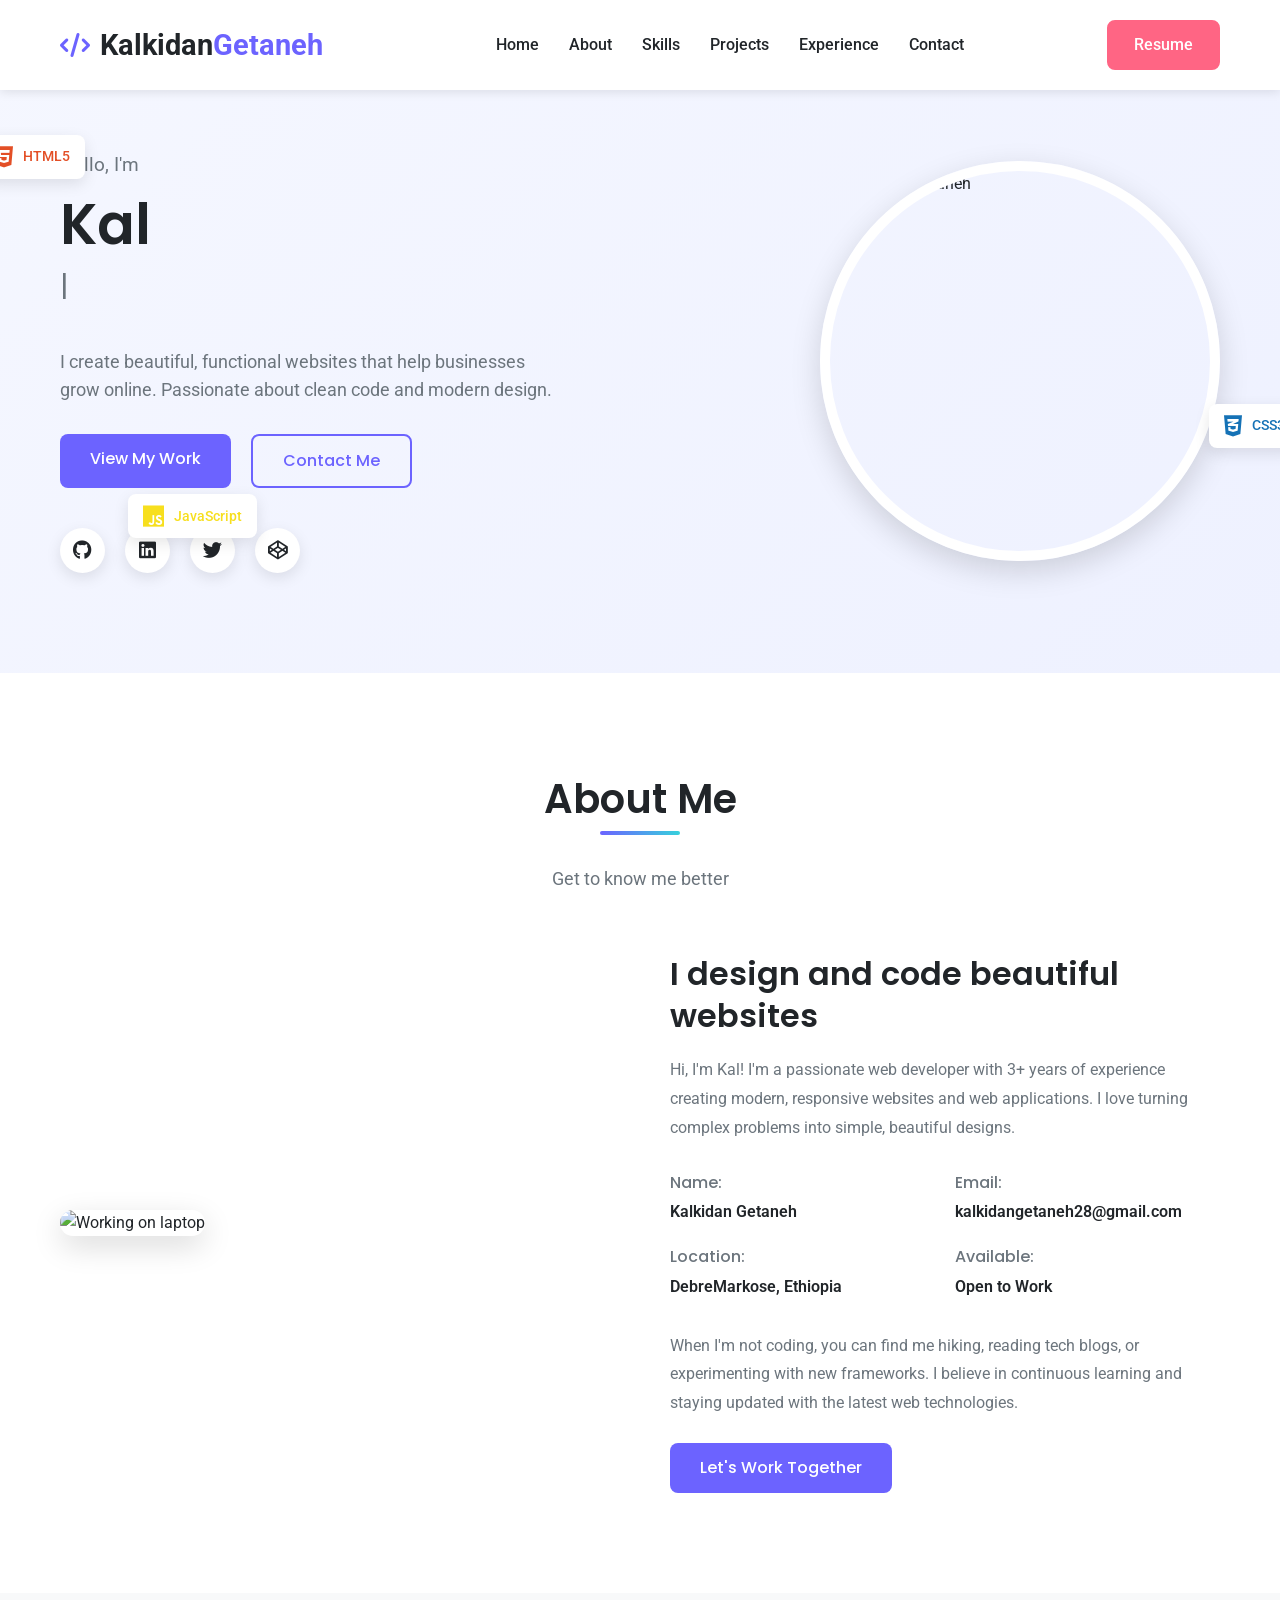
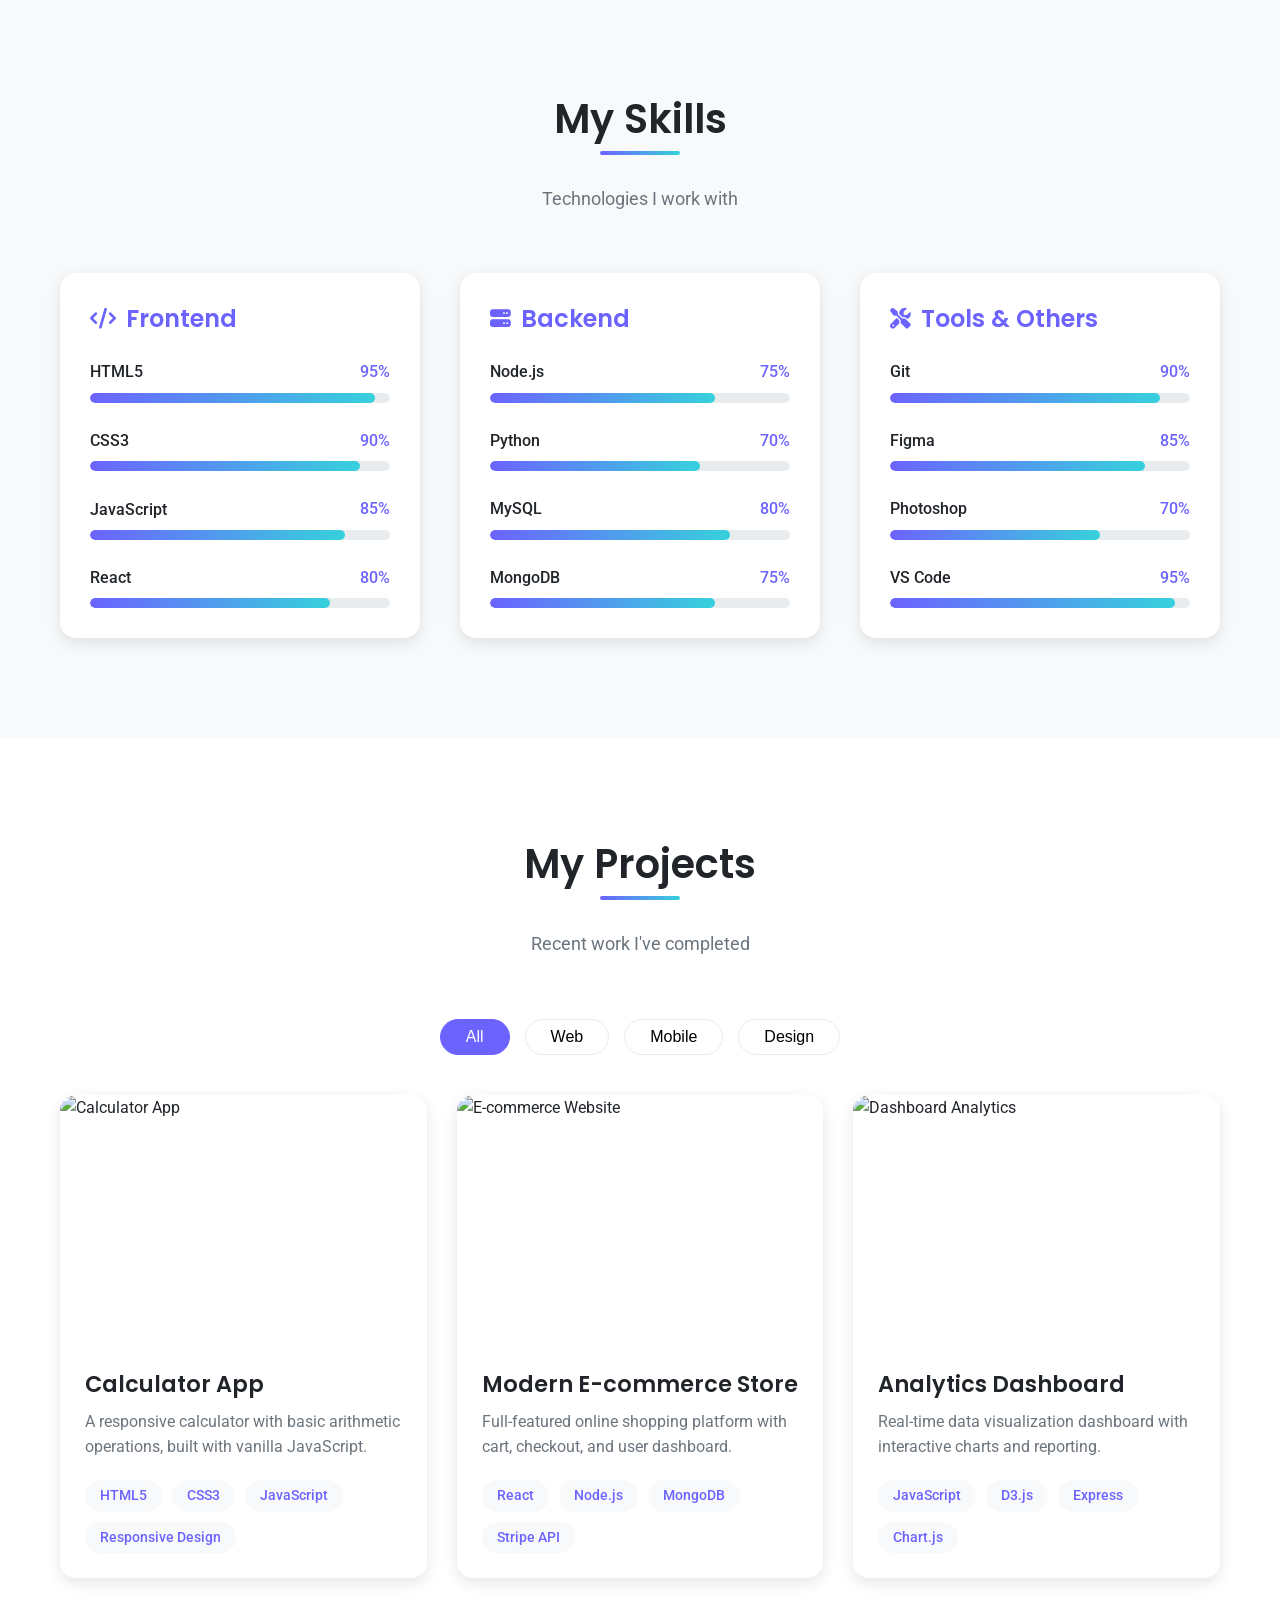
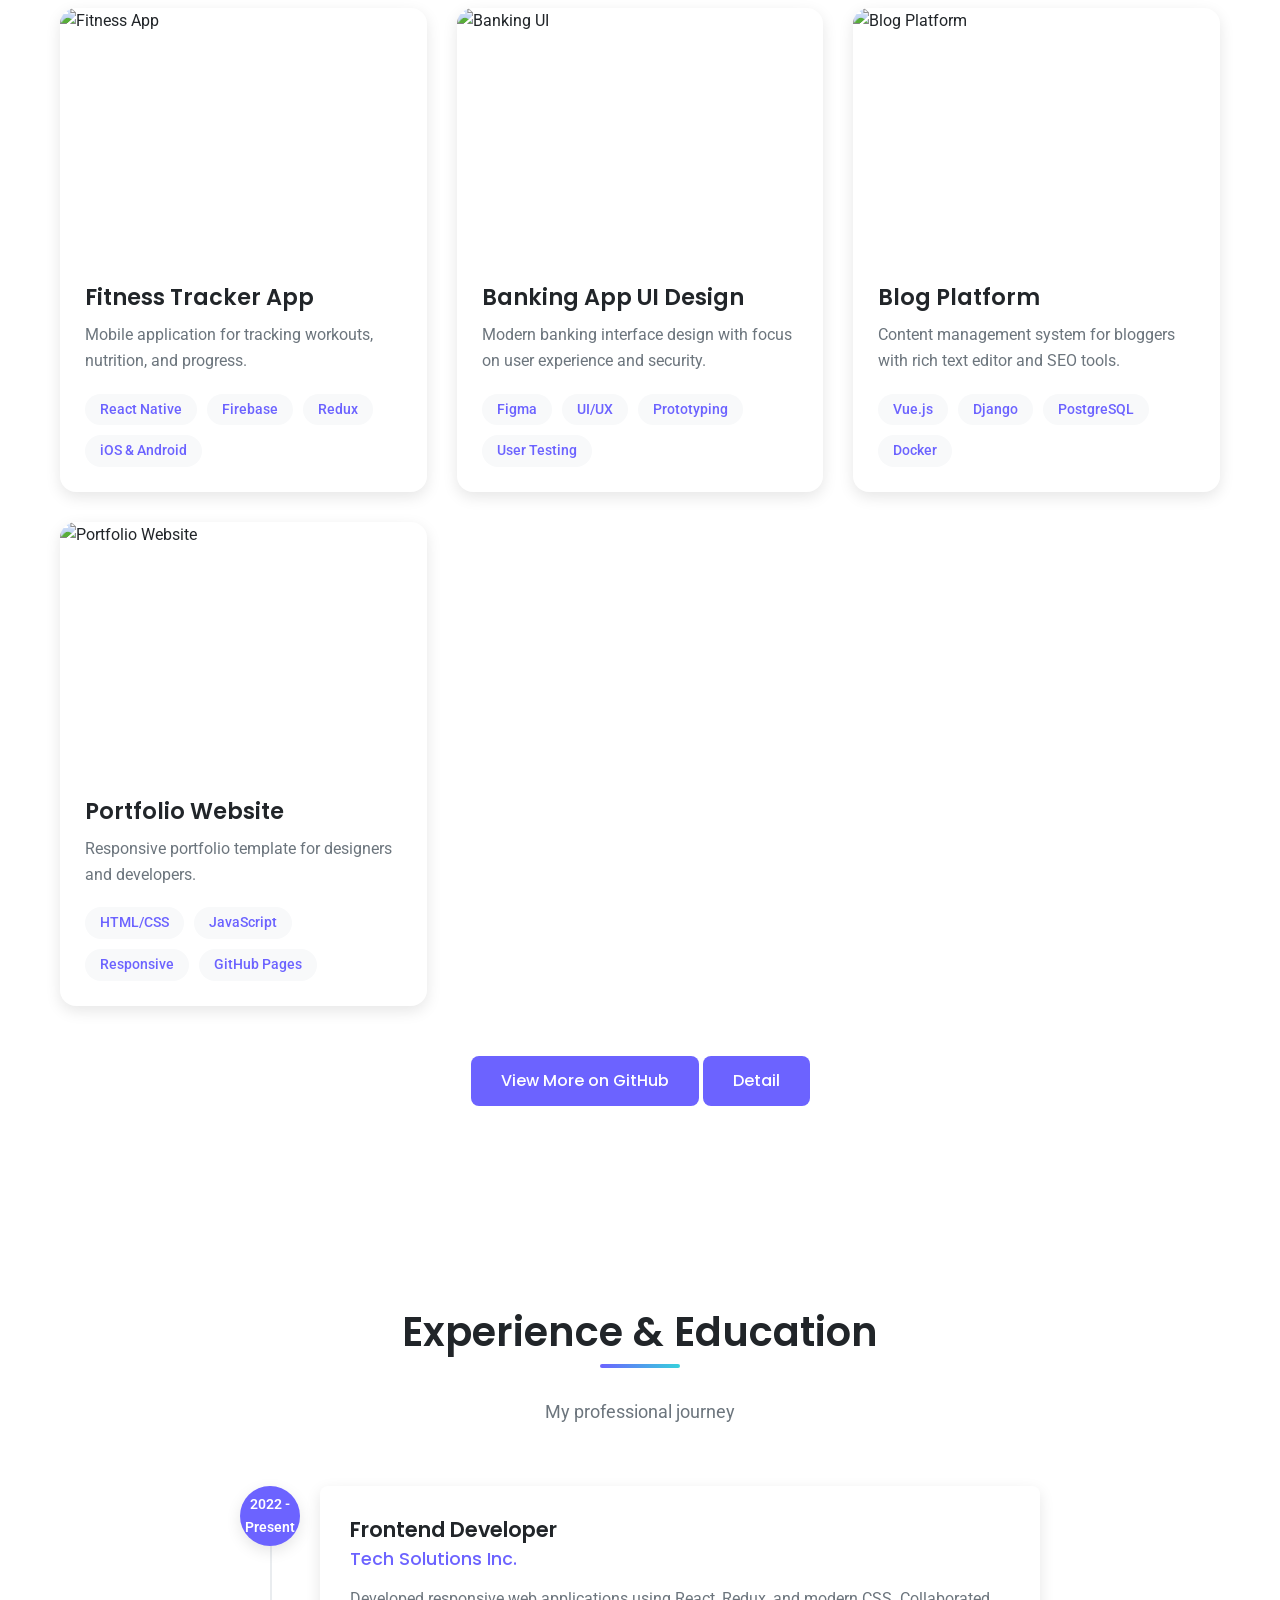
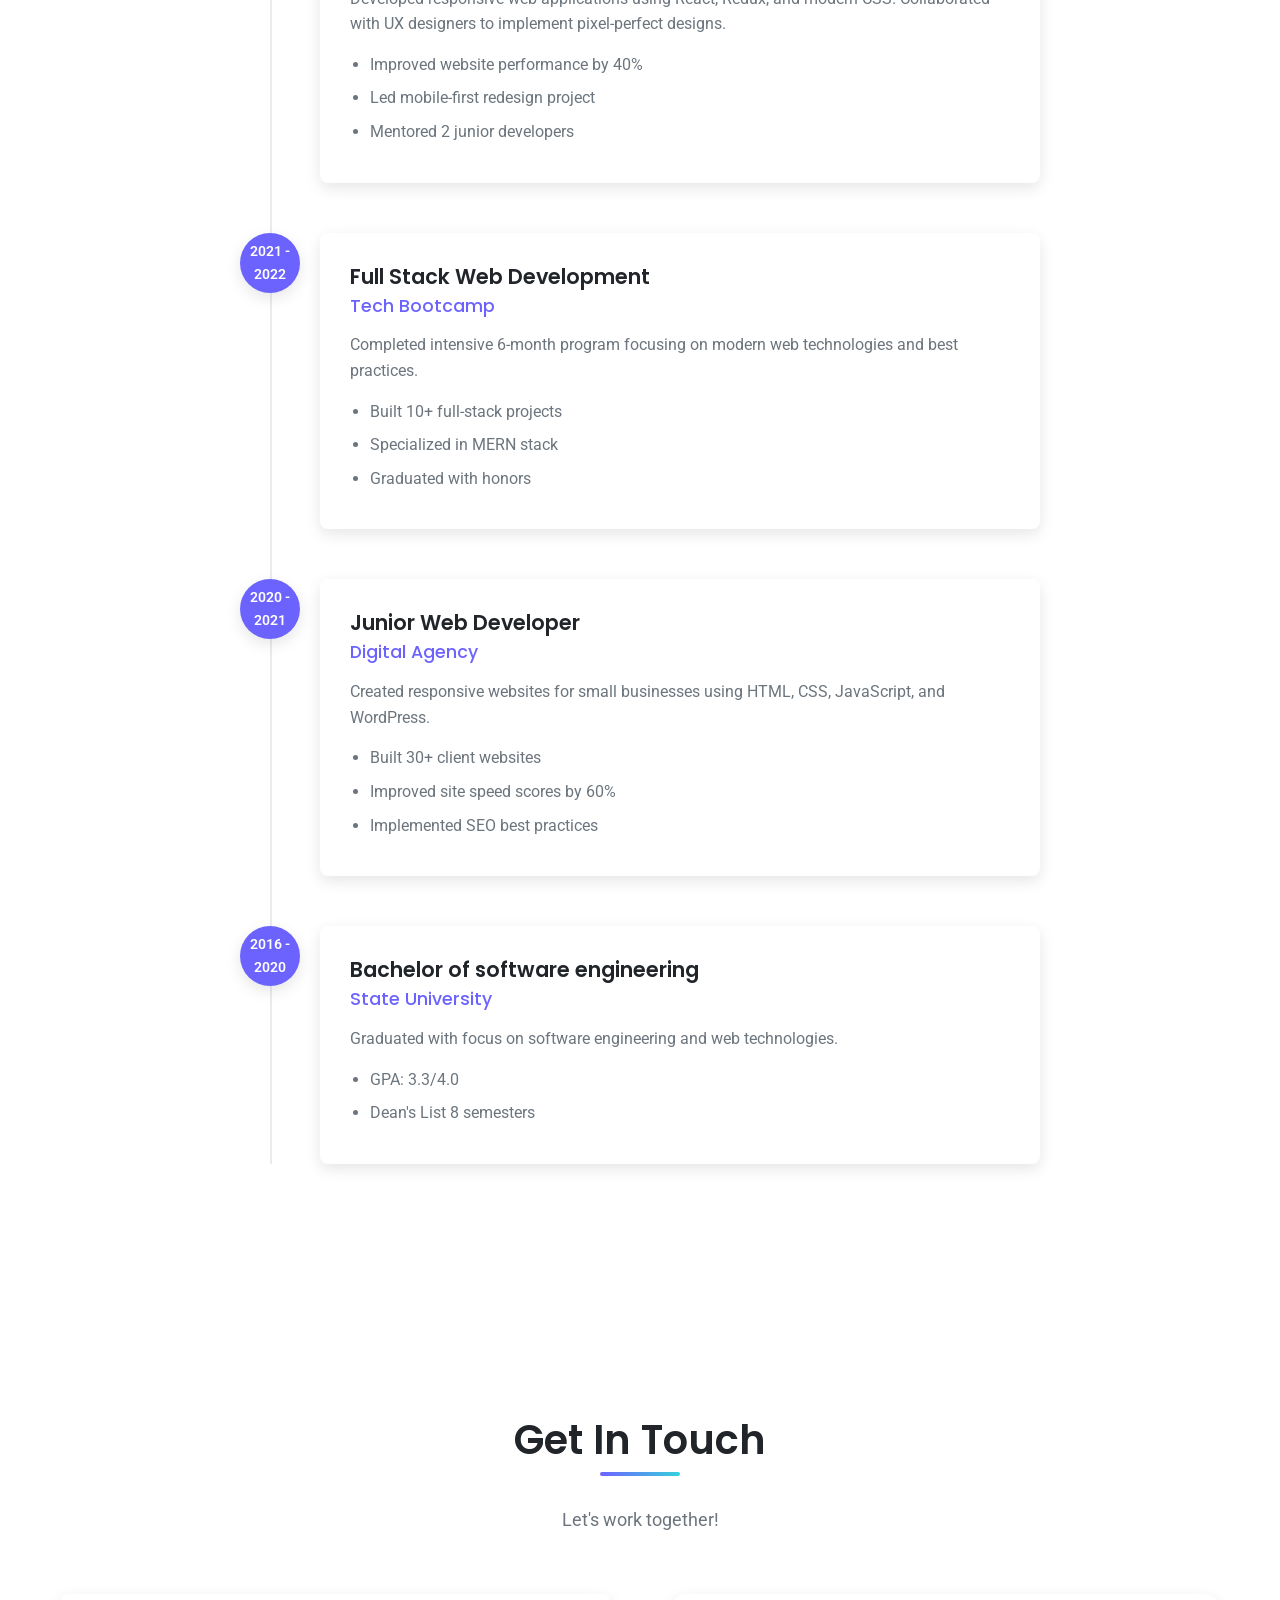
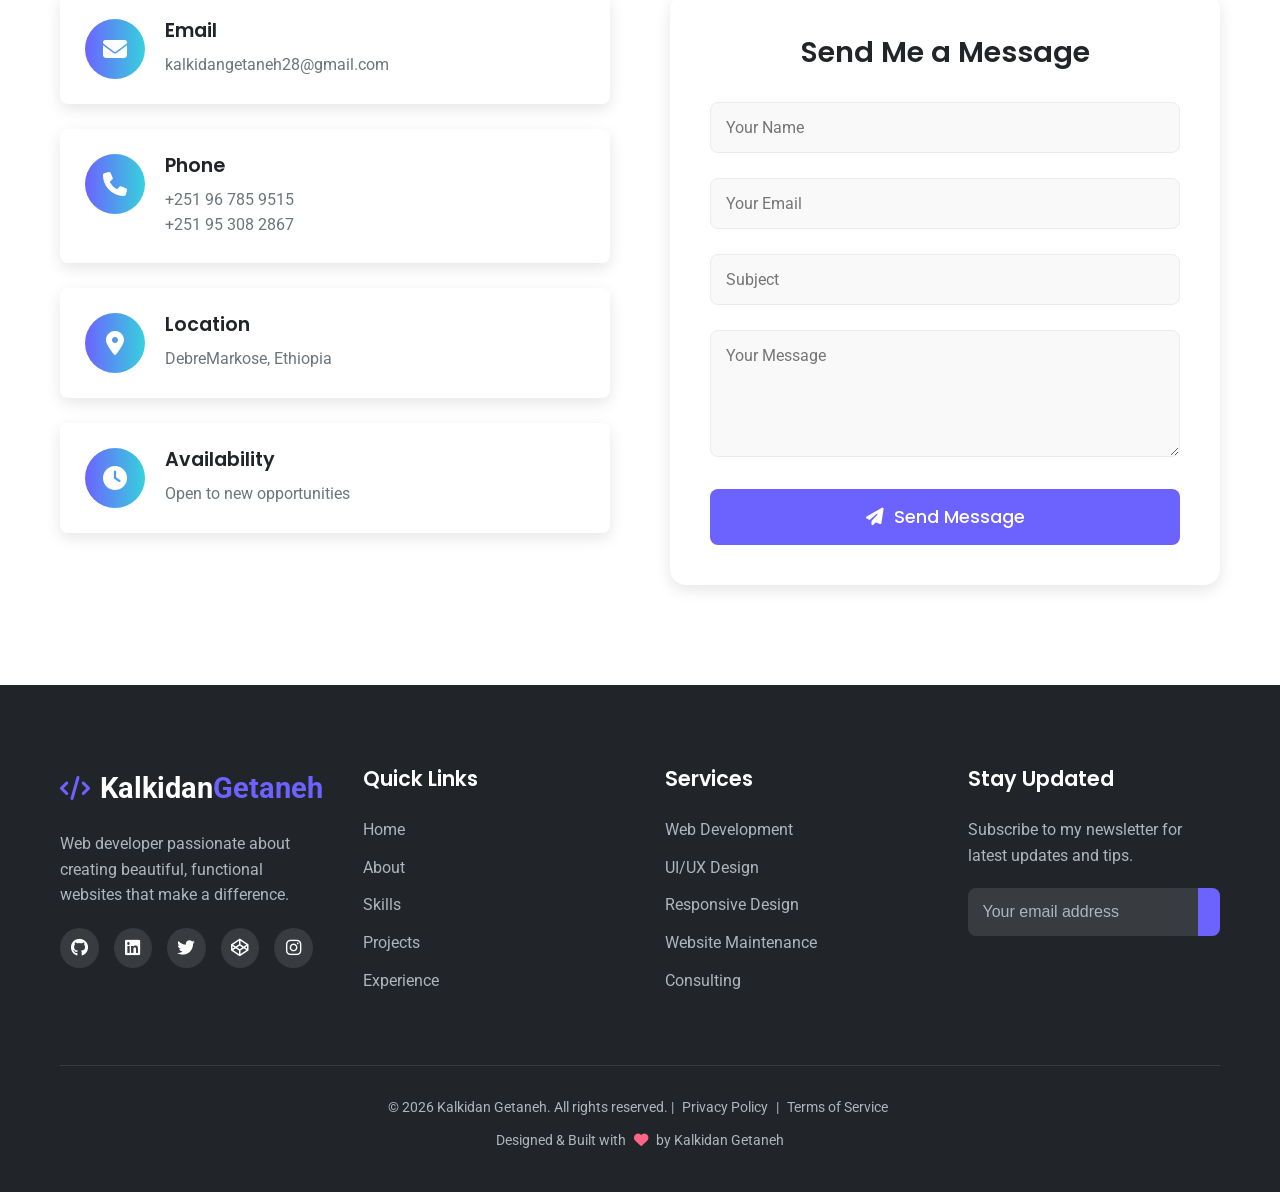
==== index.html @ 43a39356 "test" ====
<!DOCTYPE html>
<html lang="en">
<head>
    <meta charset="UTF-8">
    <meta name="viewport" content="width=device-width, initial-scale=1.0">
    <title>Kalkidan Getaneh | Web Developer Portfolio</title>
    <link rel="stylesheet" href="styles.css">
    <link rel="stylesheet" href="https://cdnjs.cloudflare.com/ajax/libs/font-awesome/6.4.0/css/all.min.css">
    <link rel="preconnect" href="https://fonts.googleapis.com">
    <link rel="preconnect" href="https://fonts.gstatic.com" crossorigin>
    <link href="https://fonts.googleapis.com/css2?family=Poppins:wght@300;400;500;600;700&family=Roboto:wght@300;400;500&display=swap" rel="stylesheet">
    <link rel="icon" type="image/x-icon" href="assets/images/favicon.ico">
</head>
<body>
    <!-- Navigation -->
    <nav class="navbar">
        <div class="container">
            <div class="logo">
                <a href="#home"><i class="fas fa-code"></i> Kalkidan<span>Getaneh</span></a>
            </div>
            <ul class="nav-links">
                <li><a href="#home">Home</a></li>
                <li><a href="#about">About</a></li>
                <li><a href="#skills">Skills</a></li>
                <li><a href="#projects">Projects</a></li>
                <li><a href="#experience">Experience</a></li>
                <li><a href="#contact">Contact</a></li>
            </ul>
            <a href="assets/resume.pdf" class="btn-resume" target="_blank">Resume</a>
            <div class="hamburger">
                <span></span>
                <span></span>
                <span></span>
            </div>
        </div>
    </nav>

    <!-- Mobile Menu -->
    <div class="mobile-menu">
        <ul>
            <li><a href="#home"><i class="fas fa-home"></i> Home</a></li>
            <li><a href="#about"><i class="fas fa-user"></i> About</a></li>
            <li><a href="#skills"><i class="fas fa-tools"></i> Skills</a></li>
            <li><a href="#projects"><i class="fas fa-project-diagram"></i> Projects</a></li>
            <li><a href="#experience"><i class="fas fa-briefcase"></i> Experience</a></li>
            <li><a href="#contact"><i class="fas fa-envelope"></i> Contact</a></li>
            <li><a href="assets/resume.pdf" target="_blank"><i class="fas fa-file-pdf"></i> Resume</a></li>
        </ul>
    </div>

    <!-- Hero Section -->
    <section id="home" class="hero">
        <div class="container">
            <div class="hero-content">
                <p class="hello">Hello, I'm</p>
                <h1>Kal <span class="highlight"></span></h1>
                <h2 class="typing-text">Web Developer & UI Designer</h2>
                <p class="intro">I create beautiful, functional websites that help businesses grow online. Passionate about clean code and modern design.</p>
                <div class="hero-buttons">
                    <a href="#projects" class="btn btn-primary">View My Work</a>
                    <a href="#contact" class="btn btn-secondary">Contact Me</a>
                </div>
                <div class="social-icons">
                    <a href="https://github.com" target="_blank"><i class="fab fa-github"></i></a>
                    <a href="https://linkedin.com" target="_blank"><i class="fab fa-linkedin"></i></a>
                    <a href="https://twitter.com" target="_blank"><i class="fab fa-twitter"></i></a>
                    <a href="https://codepen.io" target="_blank"><i class="fab fa-codepen"></i></a>
                </div>
            </div>
            <div class="hero-image">
                <div class="profile-image">
                    <img src="https://i.postimg.cc/nh5XxPF1/1.jpg" alt="Kalkidan Getaneh">
                </div>
                <div class="floating-elements">
                    <div class="floating-element html">
                        <i class="fab fa-html5"></i>
                        <span>HTML5</span>
                    </div>
                    <div class="floating-element css">
                        <i class="fab fa-css3-alt"></i>
                        <span>CSS3</span>
                    </div>
                    <div class="floating-element js">
                        <i class="fab fa-js"></i>
                        <span>JavaScript</span>
                    </div>
                </div>
            </div>
        </div>
    </section>

    <!-- About Section -->
    <section id="about" class="about">
        <div class="container">
            <div class="section-header">
                <h2>About Me</h2>
                <p>Get to know me better</p>
            </div>
            <div class="about-content">
                <div class="about-image">
                    <img src="https://i.postimg.cc/tT9pG3xz/2.jpg" alt="Working on laptop">
                </div>
                <div class="about-text">
                    <h3>I design and code beautiful websites</h3>
                    <p>Hi, I'm Kal! I'm a passionate web developer with 3+ years of experience creating modern, responsive websites and web applications. I love turning complex problems into simple, beautiful designs.</p>
                    
                    <div class="about-details">
                        <div class="detail">
                            <h4>Name:</h4>
                            <p>Kalkidan Getaneh</p>
                        </div>
                        <div class="detail">
                            <h4>Email:</h4>
                            <p>kalkidangetaneh28@gmail.com</p>
                        </div>
                        <div class="detail">
                            <h4>Location:</h4>
                            <p>DebreMarkose, Ethiopia</p>
                        </div>
                        <div class="detail">
                            <h4>Available:</h4>
                            <p>Open to Work</p>
                        </div>
                    </div>
                    
                    <p>When I'm not coding, you can find me hiking, reading tech blogs, or experimenting with new frameworks. I believe in continuous learning and staying updated with the latest web technologies.</p>
                    
                    <a href="#contact" class="btn btn-primary">Let's Work Together</a>
                </div>
            </div>
        </div>
    </section>

    <!-- Skills Section -->
    <section id="skills" class="skills">
        <div class="container">
            <div class="section-header">
                <h2>My Skills</h2>
                <p>Technologies I work with</p>
            </div>
            <div class="skills-grid">
                <div class="skill-category">
                    <h3><i class="fas fa-code"></i> Frontend</h3>
                    <div class="skill-items">
                        <div class="skill-item">
                            <div class="skill-info">
                                <span>HTML5</span>
                                <span>95%</span>
                            </div>
                            <div class="skill-bar">
                                <div class="skill-progress" data-width="95"></div>
                            </div>
                        </div>
                        <div class="skill-item">
                            <div class="skill-info">
                                <span>CSS3</span>
                                <span>90%</span>
                            </div>
                            <div class="skill-bar">
                                <div class="skill-progress" data-width="90"></div>
                            </div>
                        </div>
                        <div class="skill-item">
                            <div class="skill-info">
                                <span>JavaScript</span>
                                <span>85%</span>
                            </div>
                            <div class="skill-bar">
                                <div class="skill-progress" data-width="85"></div>
                            </div>
                        </div>
                        <div class="skill-item">
                            <div class="skill-info">
                                <span>React</span>
                                <span>80%</span>
                            </div>
                            <div class="skill-bar">
                                <div class="skill-progress" data-width="80"></div>
                            </div>
                        </div>
                    </div>
                </div>
                
                <div class="skill-category">
                    <h3><i class="fas fa-server"></i> Backend</h3>
                    <div class="skill-items">
                        <div class="skill-item">
                            <div class="skill-info">
                                <span>Node.js</span>
                                <span>75%</span>
                            </div>
                            <div class="skill-bar">
                                <div class="skill-progress" data-width="75"></div>
                            </div>
                        </div>
                        <div class="skill-item">
                            <div class="skill-info">
                                <span>Python</span>
                                <span>70%</span>
                            </div>
                            <div class="skill-bar">
                                <div class="skill-progress" data-width="70"></div>
                            </div>
                        </div>
                        <div class="skill-item">
                            <div class="skill-info">
                                <span>MySQL</span>
                                <span>80%</span>
                            </div>
                            <div class="skill-bar">
                                <div class="skill-progress" data-width="80"></div>
                            </div>
                        </div>
                        <div class="skill-item">
                            <div class="skill-info">
                                <span>MongoDB</span>
                                <span>75%</span>
                            </div>
                            <div class="skill-bar">
                                <div class="skill-progress" data-width="75"></div>
                            </div>
                        </div>
                    </div>
                </div>
                
                <div class="skill-category">
                    <h3><i class="fas fa-tools"></i> Tools & Others</h3>
                    <div class="skill-items">
                        <div class="skill-item">
                            <div class="skill-info">
                                <span>Git</span>
                                <span>90%</span>
                            </div>
                            <div class="skill-bar">
                                <div class="skill-progress" data-width="90"></div>
                            </div>
                        </div>
                        <div class="skill-item">
                            <div class="skill-info">
                                <span>Figma</span>
                                <span>85%</span>
                            </div>
                            <div class="skill-bar">
                                <div class="skill-progress" data-width="85"></div>
                            </div>
                        </div>
                        <div class="skill-item">
                            <div class="skill-info">
                                <span>Photoshop</span>
                                <span>70%</span>
                            </div>
                            <div class="skill-bar">
                                <div class="skill-progress" data-width="70"></div>
                            </div>
                        </div>
                        <div class="skill-item">
                            <div class="skill-info">
                                <span>VS Code</span>
                                <span>95%</span>
                            </div>
                            <div class="skill-bar">
                                <div class="skill-progress" data-width="95"></div>
                            </div>
                        </div>
                    </div>
                </div>
            </div>
        </div>
    </section>

    <!-- Projects Section -->
    <section id="projects" class="projects">
        <div class="container">
            <div class="section-header">
                <h2>My Projects</h2>
                <p>Recent work I've completed</p>
            </div>
            <div class="projects-filter">
                <button class="filter-btn active" data-filter="all">All</button>
                <button class="filter-btn" data-filter="web">Web</button>
                <button class="filter-btn" data-filter="mobile">Mobile</button>
                <button class="filter-btn" data-filter="design">Design</button>
            </div>
            <div class="projects-grid">
                <!-- Project 1 - Calculator App -->
<div class="project-card" data-category="web">
    <div class="project-image">
        <img src="https://placehold.co/800x600/6c63ff/ffffff?text=Calculator+App" alt="Calculator App">
        <div class="project-overlay">
            <a href="https://kalgech.github.io/calculator-app" class="project-link">
                <i class="fas fa-external-link-alt"></i>
            </a>
            <a href="https://github.com/Kalgech/calculator-app" class="project-github">
                <i class="fab fa-github"></i>
            </a>
        </div>
    </div>
    <div class="project-content">
        <h3>Calculator App</h3>
        <p>A responsive calculator with basic arithmetic operations, built with vanilla JavaScript.</p>
        <div class="project-tech">
            <span>HTML5</span>
            <span>CSS3</span>
            <span>JavaScript</span>
            <span>Responsive Design</span>
        </div>
    </div>
</div>
                <!-- Project 1 -->
                <div class="project-card" data-category="web">
                    <div class="project-image">
                        <img src="https://images.unsplash.com/photo-1551650975-87deedd944c3?ixlib=rb-4.0.3&auto=format&fit=crop&w=800&q=80" alt="E-commerce Website">
                        <div class="project-overlay">
                            <a href="#" class="project-link"><i class="fas fa-external-link-alt"></i></a>
                            <a href="#" class="project-github"><i class="fab fa-github"></i></a>
                        </div>
                    </div>
                    <div class="project-content">
                        <h3>Modern E-commerce Store</h3>
                        <p>Full-featured online shopping platform with cart, checkout, and user dashboard.</p>
                        <div class="project-tech">
                            <span>React</span>
                            <span>Node.js</span>
                            <span>MongoDB</span>
                            <span>Stripe API</span>
                        </div>
                    </div>
                </div>
                
                <!-- Project 2 -->
                <div class="project-card" data-category="web">
                    <div class="project-image">
                        <img src="https://images.unsplash.com/photo-1551288049-bebda4e38f71?ixlib=rb-4.0.3&auto=format&fit=crop&w=800&q=80" alt="Dashboard Analytics">
                        <div class="project-overlay">
                            <a href="#" class="project-link"><i class="fas fa-external-link-alt"></i></a>
                            <a href="#" class="project-github"><i class="fab fa-github"></i></a>
                        </div>
                    </div>
                    <div class="project-content">
                        <h3>Analytics Dashboard</h3>
                        <p>Real-time data visualization dashboard with interactive charts and reporting.</p>
                        <div class="project-tech">
                            <span>JavaScript</span>
                            <span>D3.js</span>
                            <span>Express</span>
                            <span>Chart.js</span>
                        </div>
                    </div>
                </div>
                
                <!-- Project 3 -->
                <div class="project-card" data-category="mobile">
                    <div class="project-image">
                        <img src="https://images.unsplash.com/photo-1512941937669-90a1b58e7e9c?ixlib=rb-4.0.3&auto=format&fit=crop&w=800&q=80" alt="Fitness App">
                        <div class="project-overlay">
                            <a href="#" class="project-link"><i class="fas fa-external-link-alt"></i></a>
                            <a href="#" class="project-github"><i class="fab fa-github"></i></a>
                        </div>
                    </div>
                    <div class="project-content">
                        <h3>Fitness Tracker App</h3>
                        <p>Mobile application for tracking workouts, nutrition, and progress.</p>
                        <div class="project-tech">
                            <span>React Native</span>
                            <span>Firebase</span>
                            <span>Redux</span>
                            <span>iOS & Android</span>
                        </div>
                    </div>
                </div>
                
                <!-- Project 4 -->
                <div class="project-card" data-category="design">
                    <div class="project-image">
                        <img src="https://images.unsplash.com/photo-1561070791-2526d30994b5?ixlib=rb-4.0.3&auto=format&fit=crop&w=800&q=80" alt="Banking UI">
                        <div class="project-overlay">
                            <a href="#" class="project-link"><i class="fas fa-external-link-alt"></i></a>
                            <a href="#" class="project-github"><i class="fab fa-github"></i></a>
                        </div>
                    </div>
                    <div class="project-content">
                        <h3>Banking App UI Design</h3>
                        <p>Modern banking interface design with focus on user experience and security.</p>
                        <div class="project-tech">
                            <span>Figma</span>
                            <span>UI/UX</span>
                            <span>Prototyping</span>
                            <span>User Testing</span>
                        </div>
                    </div>
                </div>
                
                <!-- Project 5 -->
                <div class="project-card" data-category="web">
                    <div class="project-image">
                        <img src="https://images.unsplash.com/photo-1522542550221-31fd19575a2d?ixlib=rb-4.0.3&auto=format&fit=crop&w=800&q=80" alt="Blog Platform">
                        <div class="project-overlay">
                            <a href="#" class="project-link"><i class="fas fa-external-link-alt"></i></a>
                            <a href="#" class="project-github"><i class="fab fa-github"></i></a>
                        </div>
                    </div>
                    <div class="project-content">
                        <h3>Blog Platform</h3>
                        <p>Content management system for bloggers with rich text editor and SEO tools.</p>
                        <div class="project-tech">
                            <span>Vue.js</span>
                            <span>Django</span>
                            <span>PostgreSQL</span>
                            <span>Docker</span>
                        </div>
                    </div>
                </div>
                
                <!-- Project 6 -->
                <div class="project-card" data-category="design">
                    <div class="project-image">
                        <img src="https://images.unsplash.com/photo-1586232702178-f044c5f4d4b7?ixlib=rb-4.0.3&auto=format&fit=crop&w=800&q=80" alt="Portfolio Website">
                        <div class="project-overlay">
                            <a href="#" class="project-link"><i class="fas fa-external-link-alt"></i></a>
                            <a href="#" class="project-github"><i class="fab fa-github"></i></a>
                        </div>
                    </div>
                    <div class="project-content">
                        <h3>Portfolio Website</h3>
                        <p>Responsive portfolio template for designers and developers.</p>
                        <div class="project-tech">
                            <span>HTML/CSS</span>
                            <span>JavaScript</span>
                            <span>Responsive</span>
                            <span>GitHub Pages</span>
                        </div>
                    </div>
                </div>
            </div>
            
            <div class="projects-cta">
                <a href="https://github.com/kalkidangetaneh28-cell/portfolio" target="_blank" class="btn btn-primary">View More on GitHub</a>
                <a href="Other Projects Button.html" target="_blank" class="btn btn-primary">Detail</a>
            </div>
        </div>
    </section>

    <!-- Experience/Education Section -->
    <section id="experience" class="experience">
        <div class="container">
            <div class="section-header">
                <h2>Experience & Education</h2>
                <p>My professional journey</p>
            </div>
            
            <div class="timeline">
                <!-- Experience 1 -->
                <div class="timeline-item">
                    <div class="timeline-date">2022 - Present</div>
                    <div class="timeline-content">
                        <h3>Frontend Developer</h3>
                        <h4>Tech Solutions Inc.</h4>
                        <p>Developed responsive web applications using React, Redux, and modern CSS. Collaborated with UX designers to implement pixel-perfect designs.</p>
                        <ul>
                            <li>Improved website performance by 40%</li>
                            <li>Led mobile-first redesign project</li>
                            <li>Mentored 2 junior developers</li>
                        </ul>
                    </div>
                </div>
                
                <!-- Education 1 -->
                <div class="timeline-item">
                    <div class="timeline-date">2021 - 2022</div>
                    <div class="timeline-content">
                        <h3>Full Stack Web Development</h3>
                        <h4>Tech Bootcamp</h4>
                        <p>Completed intensive 6-month program focusing on modern web technologies and best practices.</p>
                        <ul>
                            <li>Built 10+ full-stack projects</li>
                            <li>Specialized in MERN stack</li>
                            <li>Graduated with honors</li>
                        </ul>
                    </div>
                </div>
                
                <!-- Experience 2 -->
                <div class="timeline-item">
                    <div class="timeline-date">2020 - 2021</div>
                    <div class="timeline-content">
                        <h3>Junior Web Developer</h3>
                        <h4>Digital Agency</h4>
                        <p>Created responsive websites for small businesses using HTML, CSS, JavaScript, and WordPress.</p>
                        <ul>
                            <li>Built 30+ client websites</li>
                            <li>Improved site speed scores by 60%</li>
                            <li>Implemented SEO best practices</li>
                        </ul>
                    </div>
                </div>
                
                <!-- Education 2 -->
                <div class="timeline-item">
                    <div class="timeline-date">2016 - 2020</div>
                    <div class="timeline-content">
                        <h3>Bachelor of software engineering</h3>
                        <h4>State University</h4>
                        <p>Graduated with focus on software engineering and web technologies.</p>
                        <ul>
                            <li>GPA: 3.3/4.0</li>
                            <li>Dean's List 8 semesters</li>
                            <!-- <li>Web Development Club President</li> -->
                        </ul>
                    </div>
                </div>
            </div>
        </div>
    </section>

    <!-- Contact Section -->
    <section id="contact" class="contact">
        <div class="container">
            <div class="section-header">
                <h2>Get In Touch</h2>
                <p>Let's work together!</p>
            </div>
            
            <div class="contact-content">
                <div class="contact-info">
                    <div class="contact-card">
                        <div class="contact-icon">
                            <i class="fas fa-envelope"></i>
                        </div>
                        <div class="contact-details">
                            <h3>Email</h3>
                            <p>kalkidangetaneh28@gmail.com</p>
                        </div>
                    </div>
                    
                    <div class="contact-card">
                        <div class="contact-icon">
                            <i class="fas fa-phone"></i>
                        </div>
                        <div class="contact-details">
                            <h3>Phone</h3>
                            <p>+251 96 785 9515</p>
                            <p>+251 95 308 2867</p>
                        </div>
                    </div>
                    
                    <div class="contact-card">
                        <div class="contact-icon">
                            <i class="fas fa-map-marker-alt"></i>
                        </div>
                        <div class="contact-details">
                            <h3>Location</h3>
                            <p>DebreMarkose, Ethiopia</p>
                        </div>
                    </div>
                    
                    <div class="contact-card">
                        <div class="contact-icon">
                            <i class="fas fa-clock"></i>
                        </div>
                        <div class="contact-details">
                            <h3>Availability</h3>
                            <p>Open to new opportunities</p>
                        </div>
                    </div>
                </div>
                
                <div class="contact-form">
                    <h3>Send Me a Message</h3>
                    <form id="contactForm">
                        <div class="form-group">
                            <input type="text" placeholder="Your Name" required>
                        </div>
                        <div class="form-group">
                            <input type="email" placeholder="Your Email" required>
                        </div>
                        <div class="form-group">
                            <input type="text" placeholder="Subject" required>
                        </div>
                        <div class="form-group">
                            <textarea placeholder="Your Message" rows="5" required></textarea>
                        </div>
                        <button type="submit" class="btn btn-primary">
                            <i class="fas fa-paper-plane"></i> Send Message
                        </button>
                    </form>
                </div>
            </div>
        </div>
    </section>

    <!-- Footer -->
    <footer class="footer">
        <div class="container">
            <div class="footer-content">
                <div class="footer-about">
                    <div class="logo">
                        <a href="#home"><i class="fas fa-code"></i> Kalkidan <span> Getaneh</span></a>
                    </div>
                    <p>Web developer passionate about creating beautiful, functional websites that make a difference.</p>
                    <div class="social-links">
                        <a href="https://github.com" target="_blank"><i class="fab fa-github"></i></a>
                        <a href="https://linkedin.com" target="_blank"><i class="fab fa-linkedin"></i></a>
                        <a href="https://twitter.com" target="_blank"><i class="fab fa-twitter"></i></a>
                        <a href="https://codepen.io" target="_blank"><i class="fab fa-codepen"></i></a>
                        <a href="https://instagram.com" target="_blank"><i class="fab fa-instagram"></i></a>
                    </div>
                </div>
                
                <div class="footer-links">
                    <h3>Quick Links</h3>
                    <ul>
                        <li><a href="#home">Home</a></li>
                        <li><a href="#about">About</a></li>
                        <li><a href="#skills">Skills</a></li>
                        <li><a href="#projects">Projects</a></li>
                        <li><a href="#experience">Experience</a></li>
                    </ul>
                </div>
                
                <div class="footer-links">
                    <h3>Services</h3>
                    <ul>
                        <li><a href="#">Web Development</a></li>
                        <li><a href="#">UI/UX Design</a></li>
                        <li><a href="#">Responsive Design</a></li>
                        <li><a href="#">Website Maintenance</a></li>
                        <li><a href="#">Consulting</a></li>
                    </ul>
                </div>
                
                <div class="footer-newsletter">
                    <h3>Stay Updated</h3>
                    <p>Subscribe to my newsletter for latest updates and tips.</p>
                    <form class="newsletter-form">
                        <input type="email" placeholder="Your email address" required>
                        <button type="submit"><i class="fas fa-paper-plane"></i></button>
                    </form>
                </div>
            </div>
            
            <div class="footer-bottom">
                <p>&copy; 2026 Kalkidan Getaneh. All rights reserved. | <a href="#">Privacy Policy</a> | <a href="#">Terms of Service</a></p>
                <p>Designed & Built with <i class="fas fa-heart"></i> by Kalkidan Getaneh</p>
            </div>
        </div>
    </footer>

    <!-- Back to Top Button -->
    <button id="backToTop" class="back-to-top">
        <i class="fas fa-chevron-up"></i>
    </button>

    <!-- Success Message Modal -->
    <div class="modal" id="successModal">
        <div class="modal-content">
            <div class="modal-icon">
                <i class="fas fa-check-circle"></i>
            </div>
            <h3>Message Sent!</h3>
            <p>Thank you for your message. I'll get back to you soon.</p>
            <button class="btn btn-primary" id="closeModal">OK</button>
        </div>
    </div>

    <script src="scripts.js"></script>
</body>
</html>
---- styles.css ----
/* Reset & Base Styles */
* {
    margin: 0;
    padding: 0;
    box-sizing: border-box;
}

:root {
    --primary: #6c63ff;
    --primary-dark: #554fd8;
    --secondary: #ff6584;
    --accent: #36d1dc;
    --light: #f8f9fa;
    --dark: #212529;
    --dark-gray: #343a40;
    --gray: #6c757d;
    --light-gray: #e9ecef;
    --success: #28a745;
    --transition: all 0.3s ease;
    --shadow: 0 5px 15px rgba(0, 0, 0, 0.1);
    --shadow-lg: 0 10px 30px rgba(0, 0, 0, 0.15);
    --border-radius: 8px;
    --border-radius-lg: 16px;
}

html {
    scroll-behavior: smooth;
    scroll-padding-top: 80px;
}

body {
    font-family: 'Roboto', sans-serif;
    line-height: 1.6;
    color: var(--dark);
    background-color: #fff;
    overflow-x: hidden;
}

h1, h2, h3, h4, h5, h6 {
    font-family: 'Poppins', sans-serif;
    font-weight: 600;
    line-height: 1.3;
}

.container {
    width: 100%;
    max-width: 1200px;
    margin: 0 auto;
    padding: 0 20px;
}

section {
    padding: 100px 0;
}

.btn {
    display: inline-block;
    padding: 12px 30px;
    border-radius: var(--border-radius);
    text-decoration: none;
    font-weight: 500;
    transition: var(--transition);
    border: none;
    cursor: pointer;
    font-family: 'Poppins', sans-serif;
    font-size: 1rem;
}

.btn-primary {
    background-color: var(--primary);
    color: white;
}

.btn-primary:hover {
    background-color: var(--primary-dark);
    transform: translateY(-3px);
    box-shadow: var(--shadow-lg);
}

.btn-secondary {
    background-color: transparent;
    color: var(--primary);
    border: 2px solid var(--primary);
}

.btn-secondary:hover {
    background-color: var(--primary);
    color: white;
    transform: translateY(-3px);
    box-shadow: var(--shadow);
}

.btn-resume {
    padding: 10px 25px;
    background-color: var(--secondary);
    color: white;
    border-radius: var(--border-radius);
    text-decoration: none;
    font-weight: 500;
    transition: var(--transition);
    border: 2px solid var(--secondary);
}

.btn-resume:hover {
    background-color: transparent;
    color: var(--secondary);
}

.section-header {
    text-align: center;
    margin-bottom: 60px;
}

.section-header h2 {
    font-size: 2.5rem;
    margin-bottom: 15px;
    color: var(--dark);
    position: relative;
    display: inline-block;
}

.section-header h2::after {
    content: '';
    position: absolute;
    bottom: -10px;
    left: 50%;
    transform: translateX(-50%);
    width: 80px;
    height: 4px;
    background: linear-gradient(to right, var(--primary), var(--accent));
    border-radius: 2px;
}

.section-header p {
    color: var(--gray);
    font-size: 1.1rem;
    max-width: 600px;
    margin: 25px auto 0;
}

.highlight {
    color: var(--primary);
}

/* Navigation */
.navbar {
    position: fixed;
    top: 0;
    left: 0;
    width: 100%;
    background-color: rgba(255, 255, 255, 0.95);
    backdrop-filter: blur(10px);
    box-shadow: 0 2px 10px rgba(0, 0, 0, 0.1);
    z-index: 1000;
    padding: 20px 0;
    transition: var(--transition);
}

.navbar .container {
    display: flex;
    justify-content: space-between;
    align-items: center;
}

.logo a {
    font-size: 1.8rem;
    font-weight: 700;
    text-decoration: none;
    color: var(--dark);
    display: flex;
    align-items: center;
}

.logo i {
    color: var(--primary);
    margin-right: 10px;
    font-size: 1.5rem;
}

.logo span {
    color: var(--primary);
}

.nav-links {
    display: flex;
    list-style: none;
}

.nav-links li {
    margin-left: 30px;
}

.nav-links a {
    text-decoration: none;
    color: var(--dark);
    font-weight: 500;
    transition: var(--transition);
    position: relative;
    font-size: 1rem;
}

.nav-links a:hover {
    color: var(--primary);
}

.nav-links a::after {
    content: '';
    position: absolute;
    bottom: -5px;
    left: 0;
    width: 0;
    height: 2px;
    background-color: var(--primary);
    transition: var(--transition);
}

.nav-links a:hover::after {
    width: 100%;
}

.hamburger {
    display: none;
    flex-direction: column;
    cursor: pointer;
    width: 30px;
    height: 25px;
    justify-content: space-between;
}

.hamburger span {
    width: 100%;
    height: 3px;
    background-color: var(--dark);
    transition: var(--transition);
    border-radius: 3px;
}

.hamburger.active span:nth-child(1) {
    transform: rotate(45deg) translate(6px, 6px);
}

.hamburger.active span:nth-child(2) {
    opacity: 0;
}

.hamburger.active span:nth-child(3) {
    transform: rotate(-45deg) translate(6px, -6px);
}

/* Mobile Menu */
.mobile-menu {
    position: fixed;
    top: 80px;
    left: 0;
    width: 100%;
    background-color: white;
    padding: 20px;
    box-shadow: 0 10px 20px rgba(0, 0, 0, 0.1);
    transform: translateY(-100%);
    opacity: 0;
    visibility: hidden;
    transition: var(--transition);
    z-index: 999;
}

.mobile-menu.active {
    transform: translateY(0);
    opacity: 1;
    visibility: visible;
}

.mobile-menu ul {
    list-style: none;
}

.mobile-menu li {
    margin-bottom: 15px;
}

.mobile-menu a {
    display: flex;
    align-items: center;
    text-decoration: none;
    color: var(--dark);
    font-size: 1.1rem;
    padding: 10px;
    border-radius: var(--border-radius);
    transition: var(--transition);
}

.mobile-menu a:hover {
    background-color: var(--light-gray);
    color: var(--primary);
    padding-left: 20px;
}

.mobile-menu i {
    margin-right: 15px;
    width: 20px;
    text-align: center;
    color: var(--primary);
}

/* Hero Section */
.hero {
    padding-top: 150px;
    padding-bottom: 100px;
    background: linear-gradient(135deg, #f5f7ff 0%, #eef1ff 100%);
    position: relative;
    overflow: hidden;
}

.hero .container {
    display: flex;
    align-items: center;
    justify-content: space-between;
    gap: 40px;
}

.hero-content {
    flex: 1;
    animation: fadeInLeft 1s ease;
}

@keyframes fadeInLeft {
    from {
        opacity: 0;
        transform: translateX(-50px);
    }
    to {
        opacity: 1;
        transform: translateX(0);
    }
}

.hello {
    font-size: 1.2rem;
    color: var(--gray);
    margin-bottom: 10px;
}

.hero h1 {
    font-size: 3.5rem;
    margin-bottom: 10px;
    color: var(--dark);
    line-height: 1.2;
}

.typing-text {
    font-size: 1.8rem;
    margin-bottom: 20px;
    color: var(--gray);
    font-weight: 400;
    min-height: 60px;
}

.typing-text::after {
    content: '|';
    animation: blink 1s infinite;
}

@keyframes blink {
    0%, 100% { opacity: 1; }
    50% { opacity: 0; }
}

.intro {
    font-size: 1.1rem;
    color: var(--gray);
    margin-bottom: 30px;
    max-width: 500px;
}

.hero-buttons {
    display: flex;
    gap: 20px;
    margin-bottom: 40px;
    flex-wrap: wrap;
}

.social-icons {
    display: flex;
    gap: 20px;
}

.social-icons a {
    display: inline-flex;
    align-items: center;
    justify-content: center;
    width: 45px;
    height: 45px;
    background-color: white;
    border-radius: 50%;
    color: var(--dark);
    font-size: 1.2rem;
    text-decoration: none;
    transition: var(--transition);
    box-shadow: var(--shadow);
}

.social-icons a:hover {
    background-color: var(--primary);
    color: white;
    transform: translateY(-5px);
}

@keyframes fadeInRight {
    from {
        opacity: 0;
        transform: translateX(50px);
    }
    to {
        opacity: 1;
        transform: translateX(0);
    }
}

.profile-image {
    width: 400px;
    height: 400px;
    border-radius: 50%;
    overflow: hidden;
    border: 10px solid white;
    box-shadow: var(--shadow-lg);
    margin: 0 auto;
}

.profile-image img {
    width: 100%;
    height: 100%;
    object-fit: cover;
}

.floating-elements {
    position: absolute;
    top: 0;
    left: 0;
    width: 100%;
    height: 100%;
}

.floating-element {
    position: absolute;
    background-color: white;
    border-radius: var(--border-radius);
    padding: 10px 15px;
    display: flex;
    align-items: center;
    gap: 10px;
    box-shadow: var(--shadow);
    animation: float 6s ease-in-out infinite;
}

.floating-element.html {
    top: 20%;
    left: -20px;
    animation-delay: 0s;
    color: #e34f26;
}

.floating-element.css {
    top: 60%;
    right: -20px;
    animation-delay: 2s;
    color: #1572b6;
}

.floating-element.js {
    bottom: 20%;
    left: 10%;
    animation-delay: 4s;
    color: #f7df1e;
}

.floating-element i {
    font-size: 1.5rem;
}

.floating-element span {
    font-weight: 500;
    font-size: 0.9rem;
}

@keyframes float {
    0%, 100% { transform: translateY(0); }
    50% { transform: translateY(-20px); }
}

/* About Section */
.about-content {
    display: flex;
    align-items: center;
    gap: 60px;
}

.about-image {
    flex: 1;
}

.about-image img {
    width: 100%;
    border-radius: var(--border-radius-lg);
    box-shadow: var(--shadow-lg);
}

.about-text {
    flex: 1;
}

.about-text h3 {
    font-size: 2rem;
    margin-bottom: 20px;
    color: var(--dark);
}

.about-text p {
    margin-bottom: 25px;
    color: var(--gray);
    line-height: 1.8;
}

.about-details {
    display: grid;
    grid-template-columns: repeat(2, 1fr);
    gap: 20px;
    margin: 30px 0;
}

.detail h4 {
    font-size: 1rem;
    color: var(--gray);
    margin-bottom: 5px;
    font-weight: 500;
}

.detail p {
    font-weight: 600;
    color: var(--dark);
    margin: 0;
}

/* Skills Section */
.skills {
    background-color: var(--light);
}

.skills-grid {
    display: grid;
    grid-template-columns: repeat(auto-fit, minmax(350px, 1fr));
    gap: 40px;
}

.skill-category {
    background-color: white;
    padding: 30px;
    border-radius: var(--border-radius-lg);
    box-shadow: var(--shadow);
    transition: var(--transition);
}

.skill-category:hover {
    transform: translateY(-10px);
    box-shadow: var(--shadow-lg);
}

.skill-category h3 {
    display: flex;
    align-items: center;
    gap: 10px;
    margin-bottom: 25px;
    font-size: 1.5rem;
    color: var(--primary);
}

.skill-category i {
    font-size: 1.3rem;
}

.skill-items {
    display: flex;
    flex-direction: column;
    gap: 25px;
}

.skill-item {
    width: 100%;
}

.skill-info {
    display: flex;
    justify-content: space-between;
    margin-bottom: 8px;
}

.skill-info span {
    font-weight: 500;
    color: var(--dark);
}

.skill-info span:last-child {
    color: var(--primary);
}

.skill-bar {
    height: 10px;
    background-color: var(--light-gray);
    border-radius: 5px;
    overflow: hidden;
}

.skill-progress {
    height: 100%;
    background: linear-gradient(to right, var(--primary), var(--accent));
    border-radius: 5px;
    width: 0;
    transition: width 1.5s ease;
}

/* Projects Section */
.projects-filter {
    display: flex;
    justify-content: center;
    gap: 15px;
    margin-bottom: 40px;
    flex-wrap: wrap;
}

.filter-btn {
    padding: 8px 25px;
    background-color: white;
    border: 1px solid var(--light-gray);
    border-radius: 30px;
    cursor: pointer;
    transition: var(--transition);
    font-weight: 500;
    font-size: 1rem;
}

.filter-btn:hover, .filter-btn.active {
    background-color: var(--primary);
    color: white;
    border-color: var(--primary);
}

.projects-grid {
    display: grid;
    grid-template-columns: repeat(auto-fill, minmax(350px, 1fr));
    gap: 30px;
    margin-bottom: 50px;
}

.project-card {
    background-color: white;
    border-radius: var(--border-radius-lg);
    overflow: hidden;
    box-shadow: var(--shadow);
    transition: var(--transition);
}

.project-card:hover {
    transform: translateY(-10px);
    box-shadow: var(--shadow-lg);
}

.project-image {
    position: relative;
    height: 250px;
    overflow: hidden;
}

.project-image img {
    width: 100%;
    height: 100%;
    object-fit: cover;
    transition: var(--transition);
}

.project-card:hover .project-image img {
    transform: scale(1.05);
}

.project-overlay {
    position: absolute;
    top: 0;
    left: 0;
    width: 100%;
    height: 100%;
    background-color: rgba(108, 99, 255, 0.9);
    display: flex;
    align-items: center;
    justify-content: center;
    gap: 20px;
    opacity: 0;
    transition: var(--transition);
}

.project-card:hover .project-overlay {
    opacity: 1;
}

.project-link, .project-github {
    display: inline-flex;
    align-items: center;
    justify-content: center;
    width: 50px;
    height: 50px;
    background-color: white;
    border-radius: 50%;
    color: var(--primary);
    font-size: 1.2rem;
    text-decoration: none;
    transition: var(--transition);
}

.project-link:hover, .project-github:hover {
    background-color: var(--dark);
    color: white;
    transform: rotate(15deg);
}

.project-content {
    padding: 25px;
}

.project-content h3 {
    margin-bottom: 10px;
    font-size: 1.4rem;
    color: var(--dark);
}

.project-content p {
    color: var(--gray);
    margin-bottom: 20px;
    line-height: 1.6;
}

.project-tech {
    display: flex;
    flex-wrap: wrap;
    gap: 10px;
}

.project-tech span {
    background-color: var(--light);
    color: var(--primary);
    padding: 5px 15px;
    border-radius: 30px;
    font-size: 0.85rem;
    font-weight: 500;
}

.projects-cta {
    text-align: center;
}

/* Experience Section */
.timeline {
    position: relative;
    max-width: 800px;
    margin: 0 auto;
}

.timeline::before {
    content: '';
    position: absolute;
    left: 30px;
    top: 0;
    bottom: 0;
    width: 2px;
    background-color: var(--light-gray);
}

.timeline-item {
    position: relative;
    margin-bottom: 50px;
    padding-left: 80px;
}

.timeline-date {
    position: absolute;
    left: 0;
    top: 0;
    width: 60px;
    height: 60px;
    background-color: var(--primary);
    color: white;
    border-radius: 50%;
    display: flex;
    align-items: center;
    justify-content: center;
    font-weight: 600;
    font-size: 0.9rem;
    text-align: center;
    box-shadow: var(--shadow);
}

.timeline-content {
    background-color: white;
    padding: 30px;
    border-radius: var(--border-radius);
    box-shadow: var(--shadow);
}

.timeline-content h3 {
    font-size: 1.3rem;
    margin-bottom: 5px;
    color: var(--dark);
}

.timeline-content h4 {
    font-size: 1.1rem;
    color: var(--primary);
    margin-bottom: 15px;
    font-weight: 500;
}

.timeline-content p {
    color: var(--gray);
    margin-bottom: 15px;
    line-height: 1.6;
}

.timeline-content ul {
    margin-left: 20px;
    color: var(--gray);
}

.timeline-content li {
    margin-bottom: 8px;
}

/* Contact Section */
.contact-content {
    display: grid;
    grid-template-columns: repeat(auto-fit, minmax(300px, 1fr));
    gap: 60px;
}

.contact-info {
    display: flex;
    flex-direction: column;
    gap: 25px;
}

.contact-card {
    display: flex;
    align-items: flex-start;
    gap: 20px;
    background-color: white;
    padding: 25px;
    border-radius: var(--border-radius);
    box-shadow: var(--shadow);
    transition: var(--transition);
}

.contact-card:hover {
    transform: translateY(-5px);
    box-shadow: var(--shadow-lg);
}

.contact-icon {
    width: 60px;
    height: 60px;
    background: linear-gradient(to right, var(--primary), var(--accent));
    border-radius: 50%;
    display: flex;
    align-items: center;
    justify-content: center;
    color: white;
    font-size: 1.5rem;
}

.contact-details h3 {
    font-size: 1.2rem;
    margin-bottom: 8px;
    color: var(--dark);
}

.contact-details p {
    color: var(--gray);
}

.contact-form {
    background-color: white;
    padding: 40px;
    border-radius: var(--border-radius-lg);
    box-shadow: var(--shadow);
}

.contact-form h3 {
    font-size: 1.8rem;
    margin-bottom: 30px;
    color: var(--dark);
    text-align: center;
}

.form-group {
    margin-bottom: 25px;
}

.form-group input,
.form-group textarea {
    width: 100%;
    padding: 15px;
    border: 1px solid var(--light-gray);
    border-radius: var(--border-radius);
    font-family: 'Roboto', sans-serif;
    font-size: 1rem;
    transition: var(--transition);
    background-color: #f9f9f9;
}

.form-group input:focus,
.form-group textarea:focus {
    outline: none;
    border-color: var(--primary);
    background-color: white;
    box-shadow: 0 0 0 3px rgba(108, 99, 255, 0.1);
}

.contact-form .btn {
    width: 100%;
    padding: 15px;
    font-size: 1.1rem;
    display: flex;
    align-items: center;
    justify-content: center;
    gap: 10px;
}

/* Footer */
.footer {
    background-color: var(--dark);
    color: white;
    padding-top: 80px;
}

.footer-content {
    display: grid;
    grid-template-columns: repeat(auto-fit, minmax(250px, 1fr));
    gap: 50px;
    margin-bottom: 60px;
}

.footer-about .logo a {
    color: white;
}

.footer-about .logo span {
    color: var(--primary);
}

.footer-about p {
    color: #adb5bd;
    margin: 20px 0;
    line-height: 1.6;
}

.footer-links h3,
.footer-newsletter h3 {
    font-size: 1.3rem;
    margin-bottom: 25px;
    color: white;
}

.footer-links ul {
    list-style: none;
}

.footer-links li {
    margin-bottom: 12px;
}

.footer-links a {
    color: #adb5bd;
    text-decoration: none;
    transition: var(--transition);
    display: inline-block;
}

.footer-links a:hover {
    color: var(--primary);
    transform: translateX(5px);
}

.footer-newsletter p {
    color: #adb5bd;
    margin-bottom: 20px;
    line-height: 1.6;
}

.newsletter-form {
    display: flex;
    background-color: rgba(255, 255, 255, 0.1);
    border-radius: var(--border-radius);
    overflow: hidden;
}

.newsletter-form input {
    flex: 1;
    padding: 15px;
    border: none;
    background: transparent;
    color: white;
    font-size: 1rem;
}

.newsletter-form input::placeholder {
    color: #adb5bd;
}

.newsletter-form button {
    background-color: var(--primary);
    color: white;
    border: none;
    padding: 0 25px;
    cursor: pointer;
    transition: var(--transition);
}

.newsletter-form button:hover {
    background-color: var(--primary-dark);
}

.social-links {
    display: flex;
    gap: 15px;
}

.social-links a {
    display: inline-flex;
    align-items: center;
    justify-content: center;
    width: 40px;
    height: 40px;
    background-color: rgba(255, 255, 255, 0.1);
    border-radius: 50%;
    color: white;
    text-decoration: none;
    transition: var(--transition);
    font-size: 1.1rem;
}

.social-links a:hover {
    background-color: var(--primary);
    transform: translateY(-5px);
}

.footer-bottom {
    text-align: center;
    padding: 30px 0;
    border-top: 1px solid rgba(255, 255, 255, 0.1);
    color: #adb5bd;
    font-size: 0.9rem;
}

.footer-bottom p {
    margin-bottom: 10px;
}

.footer-bottom a {
    color: #adb5bd;
    text-decoration: none;
    margin: 0 5px;
}

.footer-bottom a:hover {
    color: var(--primary);
}

.footer-bottom i {
    color: var(--secondary);
    margin: 0 5px;
}

/* Back to Top Button */
.back-to-top {
    position: fixed;
    bottom: 30px;
    right: 30px;
    width: 50px;
    height: 50px;
    background-color: var(--primary);
    color: white;
    border: none;
    border-radius: 50%;
    cursor: pointer;
    opacity: 0;
    visibility: hidden;
    transition: var(--transition);
    z-index: 999;
    display: flex;
    align-items: center;
    justify-content: center;
    font-size: 1.2rem;
    box-shadow: var(--shadow);
}

.back-to-top.show {
    opacity: 1;
    visibility: visible;
}

.back-to-top:hover {
    background-color: var(--primary-dark);
    transform: translateY(-5px);
}

/* Modal */
.modal {
    position: fixed;
    top: 0;
    left: 0;
    width: 100%;
    height: 100%;
    background-color: rgba(0, 0, 0, 0.7);
    display: flex;
    align-items: center;
    justify-content: center;
    z-index: 1001;
    opacity: 0;
    visibility: hidden;
    transition: var(--transition);
}

.modal.active {
    opacity: 1;
    visibility: visible;
}

.modal-content {
    background-color: white;
    padding: 50px;
    border-radius: var(--border-radius-lg);
    text-align: center;
    max-width: 500px;
    width: 90%;
    transform: translateY(20px);
    transition: var(--transition);
}

.modal.active .modal-content {
    transform: translateY(0);
}

.modal-icon {
    font-size: 4rem;
    color: var(--success);
    margin-bottom: 20px;
}

.modal-content h3 {
    font-size: 1.8rem;
    margin-bottom: 15px;
    color: var(--dark);
}

.modal-content p {
    color: var(--gray);
    margin-bottom: 30px;
    line-height: 1.6;
}

/* Animations */
@keyframes fadeInUp {
    from {
        opacity: 0;
        transform: translateY(30px);
    }
    to {
        opacity: 1;
        transform: translateY(0);
    }
}

.skill-category, .project-card, .contact-card, .timeline-content {
    animation: fadeInUp 0.6s ease forwards;
    opacity: 0;
}

.skill-category:nth-child(1) { animation-delay: 0.1s; }
.skill-category:nth-child(2) { animation-delay: 0.2s; }
.skill-category:nth-child(3) { animation-delay: 0.3s; }
.project-card:nth-child(1) { animation-delay: 0.1s; }
.project-card:nth-child(2) { animation-delay: 0.2s; }
.project-card:nth-child(3) { animation-delay: 0.3s; }
.project-card:nth-child(4) { animation-delay: 0.4s; }
.project-card:nth-child(5) { animation-delay: 0.5s; }
.project-card:nth-child(6) { animation-delay: 0.6s; }

/* Responsive Styles */
@media (max-width: 992px) {
    .hero .container,
    .about-content {
        flex-direction: column;
    }
    
    .hero h1 {
        font-size: 3rem;
    }
    
    .section-header h2 {
        font-size: 2.2rem;
    }
    
    .profile-image {
        width: 350px;
        height: 350px;
    }
    
    .contact-content {
        grid-template-columns: 1fr;
    }
}

@media (max-width: 768px) {
    .nav-links,
    .btn-resume {
        display: none;
    }
    
    .hamburger {
        display: flex;
    }
    
    .hero h1 {
        font-size: 2.5rem;
    }
    
    .typing-text {
        font-size: 1.5rem;
    }
    
    .profile-image {
        width: 300px;
        height: 300px;
    }
    
    .floating-element {
        display: none;
    }
    
    .section-header h2 {
        font-size: 2rem;
    }
    
    .skills-grid,
    .projects-grid {
        grid-template-columns: 1fr;
    }
    
    .about-details {
        grid-template-columns: 1fr;
    }
    
    .timeline::before {
        left: 20px;
    }
    
    .timeline-item {
        padding-left: 60px;
    }
    
    .timeline-date {
        width: 40px;
        height: 40px;
        font-size: 0.7rem;
    }
}

@media (max-width: 576px) {
    section {
        padding: 70px 0;
    }
    
    .hero {
        padding-top: 120px;
        padding-bottom: 70px;
    }
    
    .hero h1 {
        font-size: 2rem;
    }
    
    .typing-text {
        font-size: 1.2rem;
    }
    
    .profile-image {
        width: 250px;
        height: 250px;
    }
    
    .hero-buttons {
        flex-direction: column;
        align-items: flex-start;
    }
    
    .section-header h2 {
        font-size: 1.8rem;
    }
    
    .filter-btn {
        padding: 6px 15px;
        font-size: 0.9rem;
    }
    
    .contact-form {
        padding: 25px;
    }
    
    .footer-content {
        grid-template-columns: 1fr;
    }
}
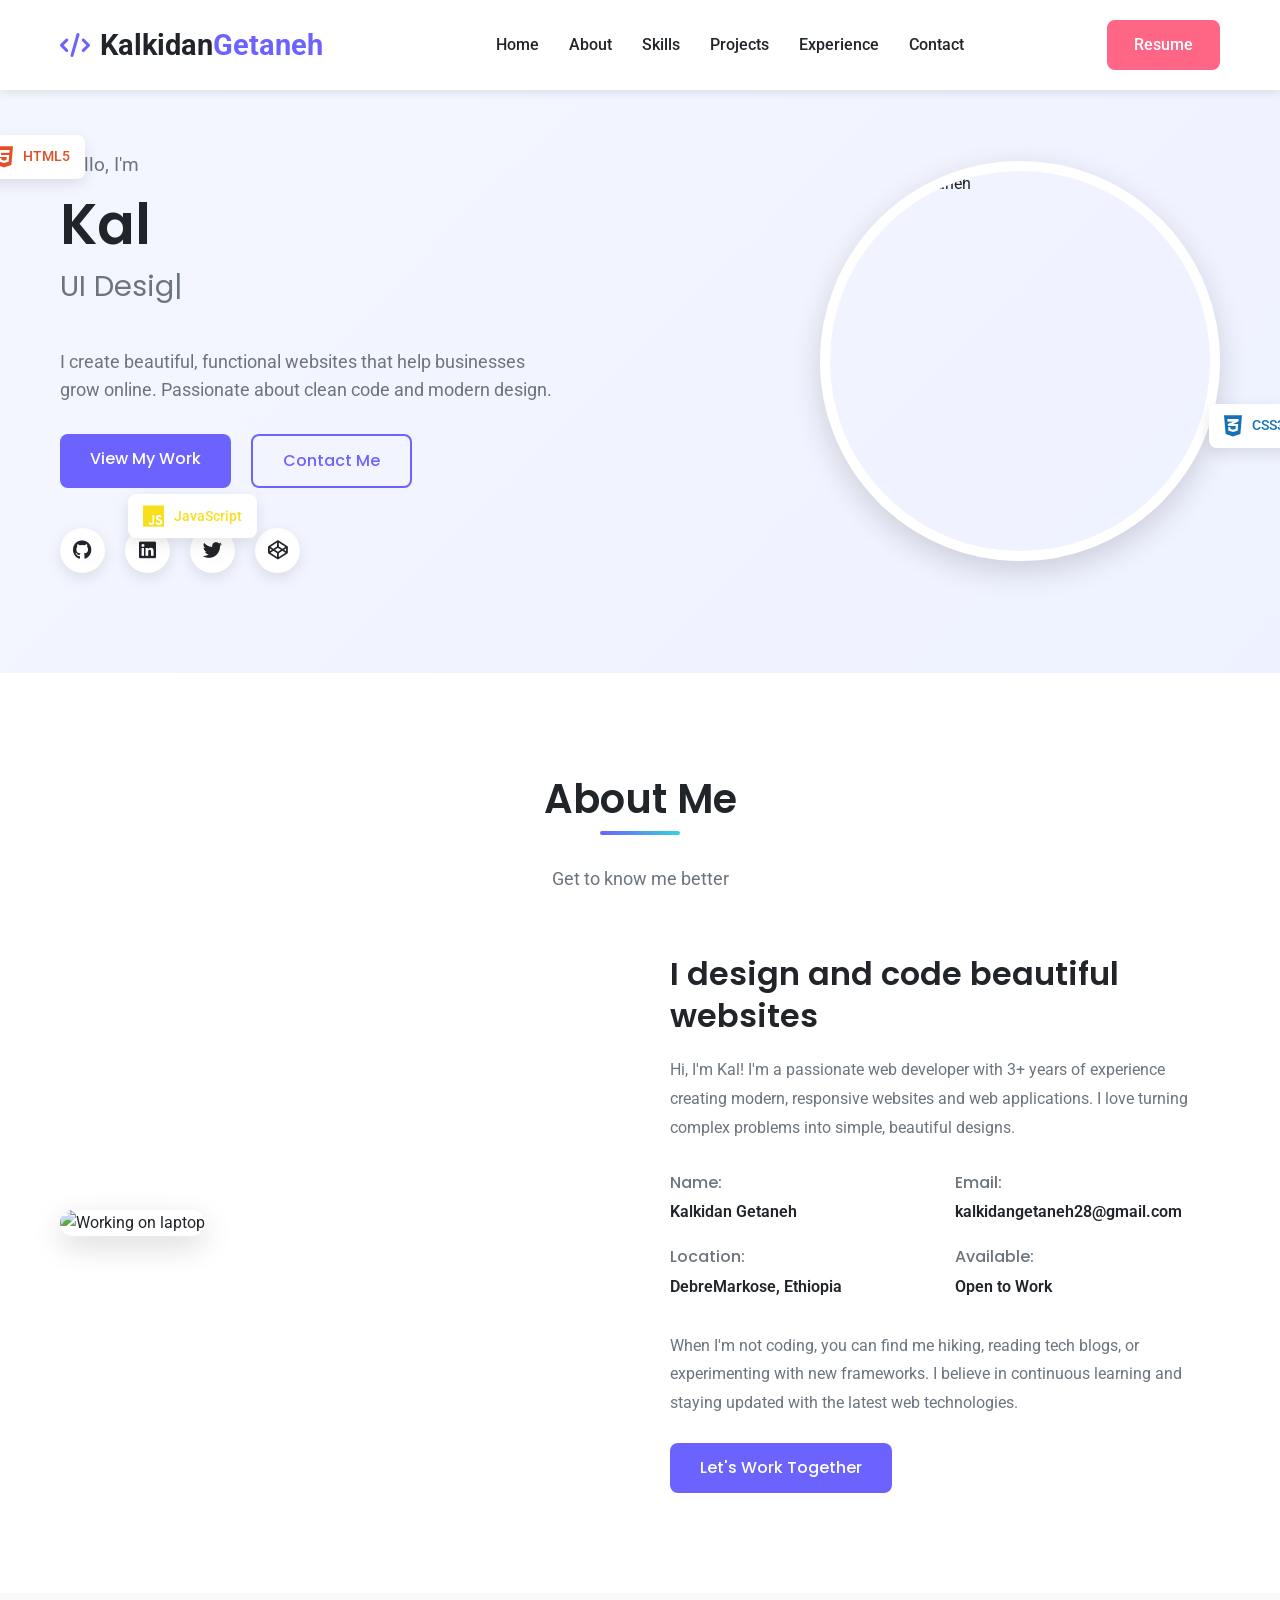
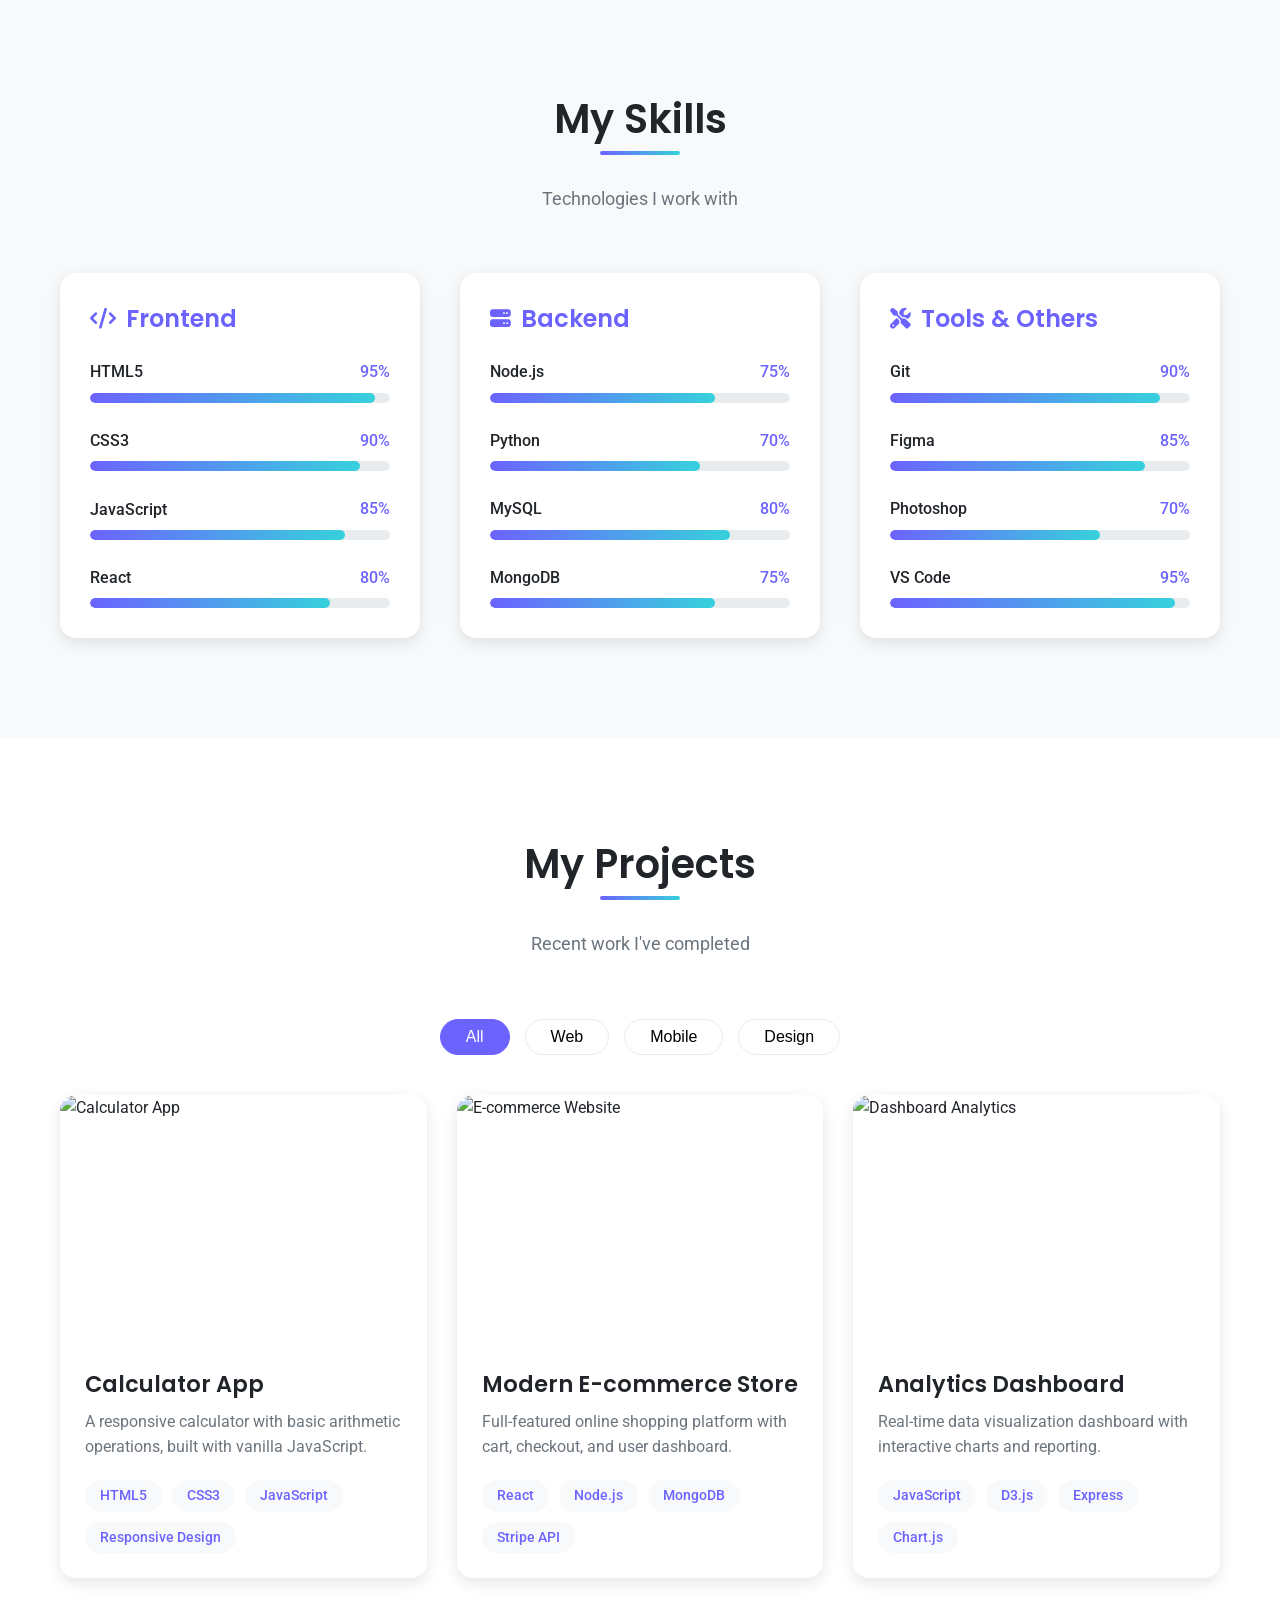
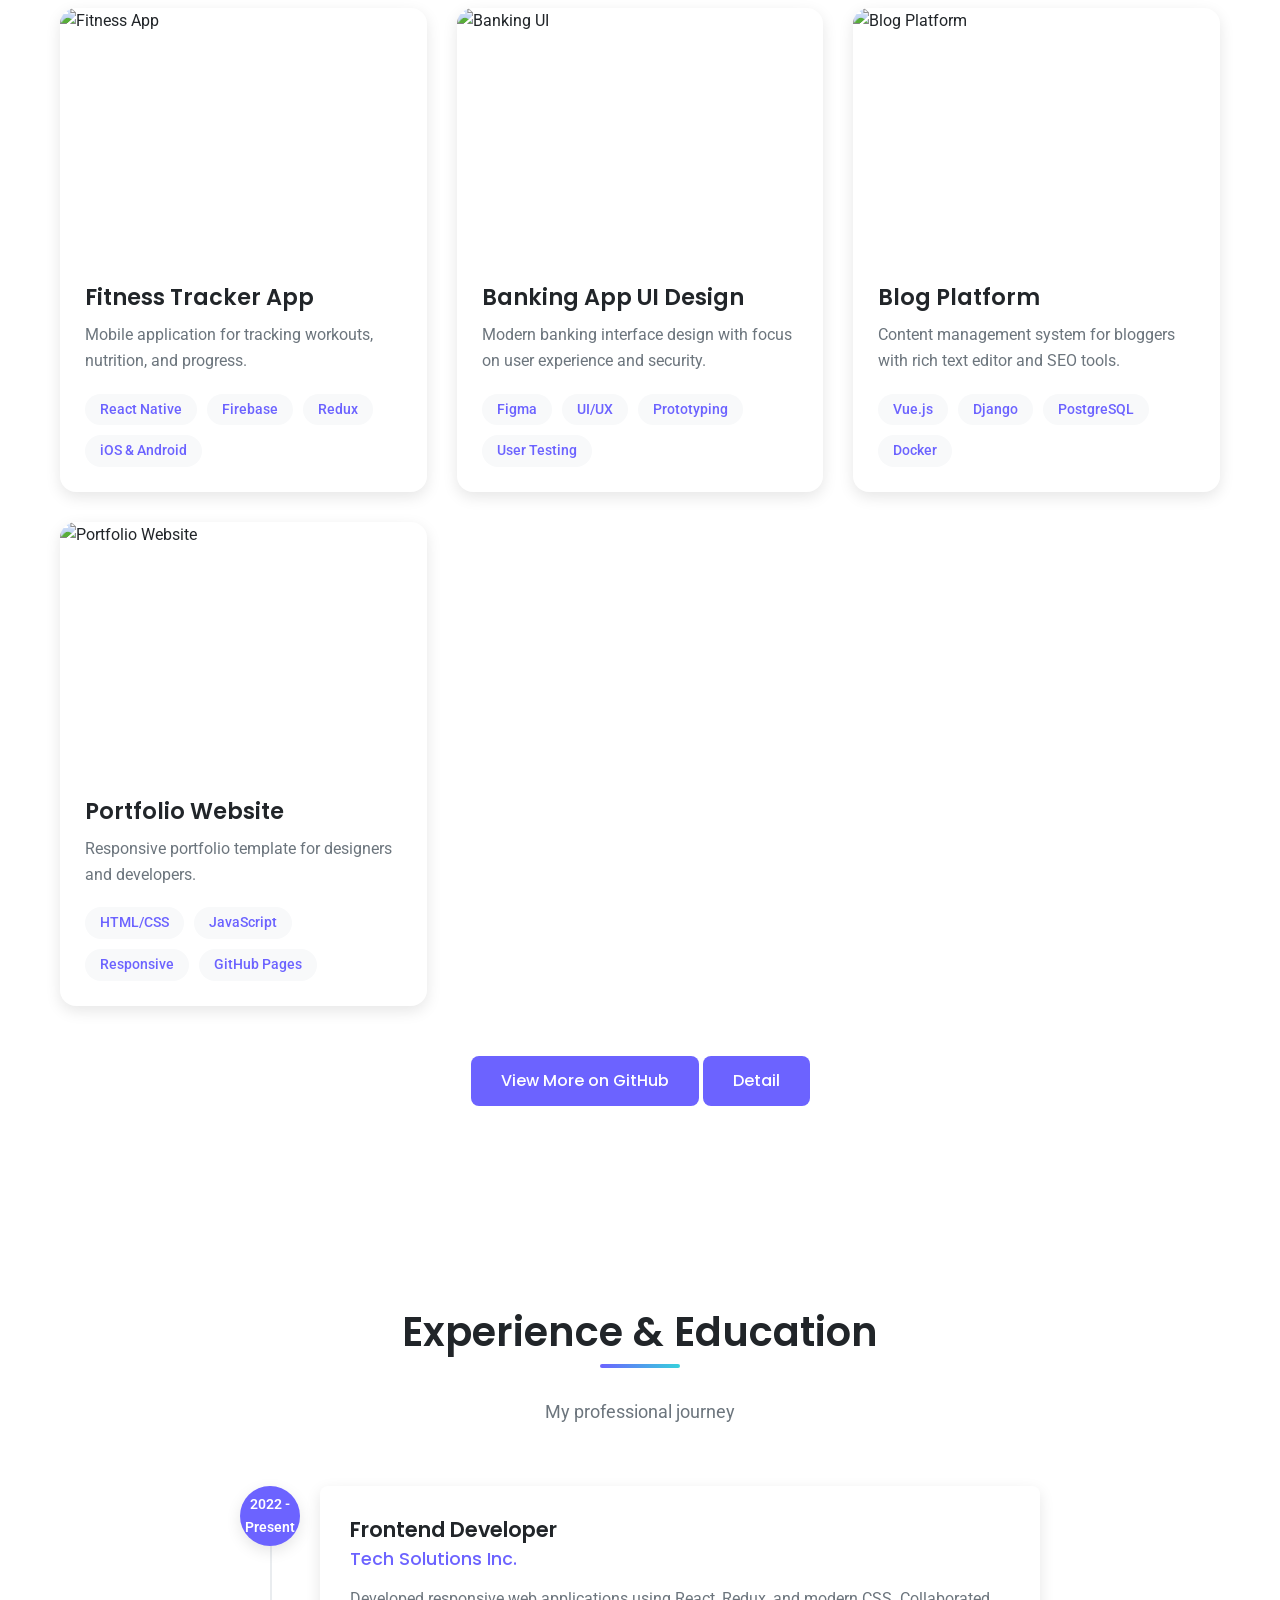
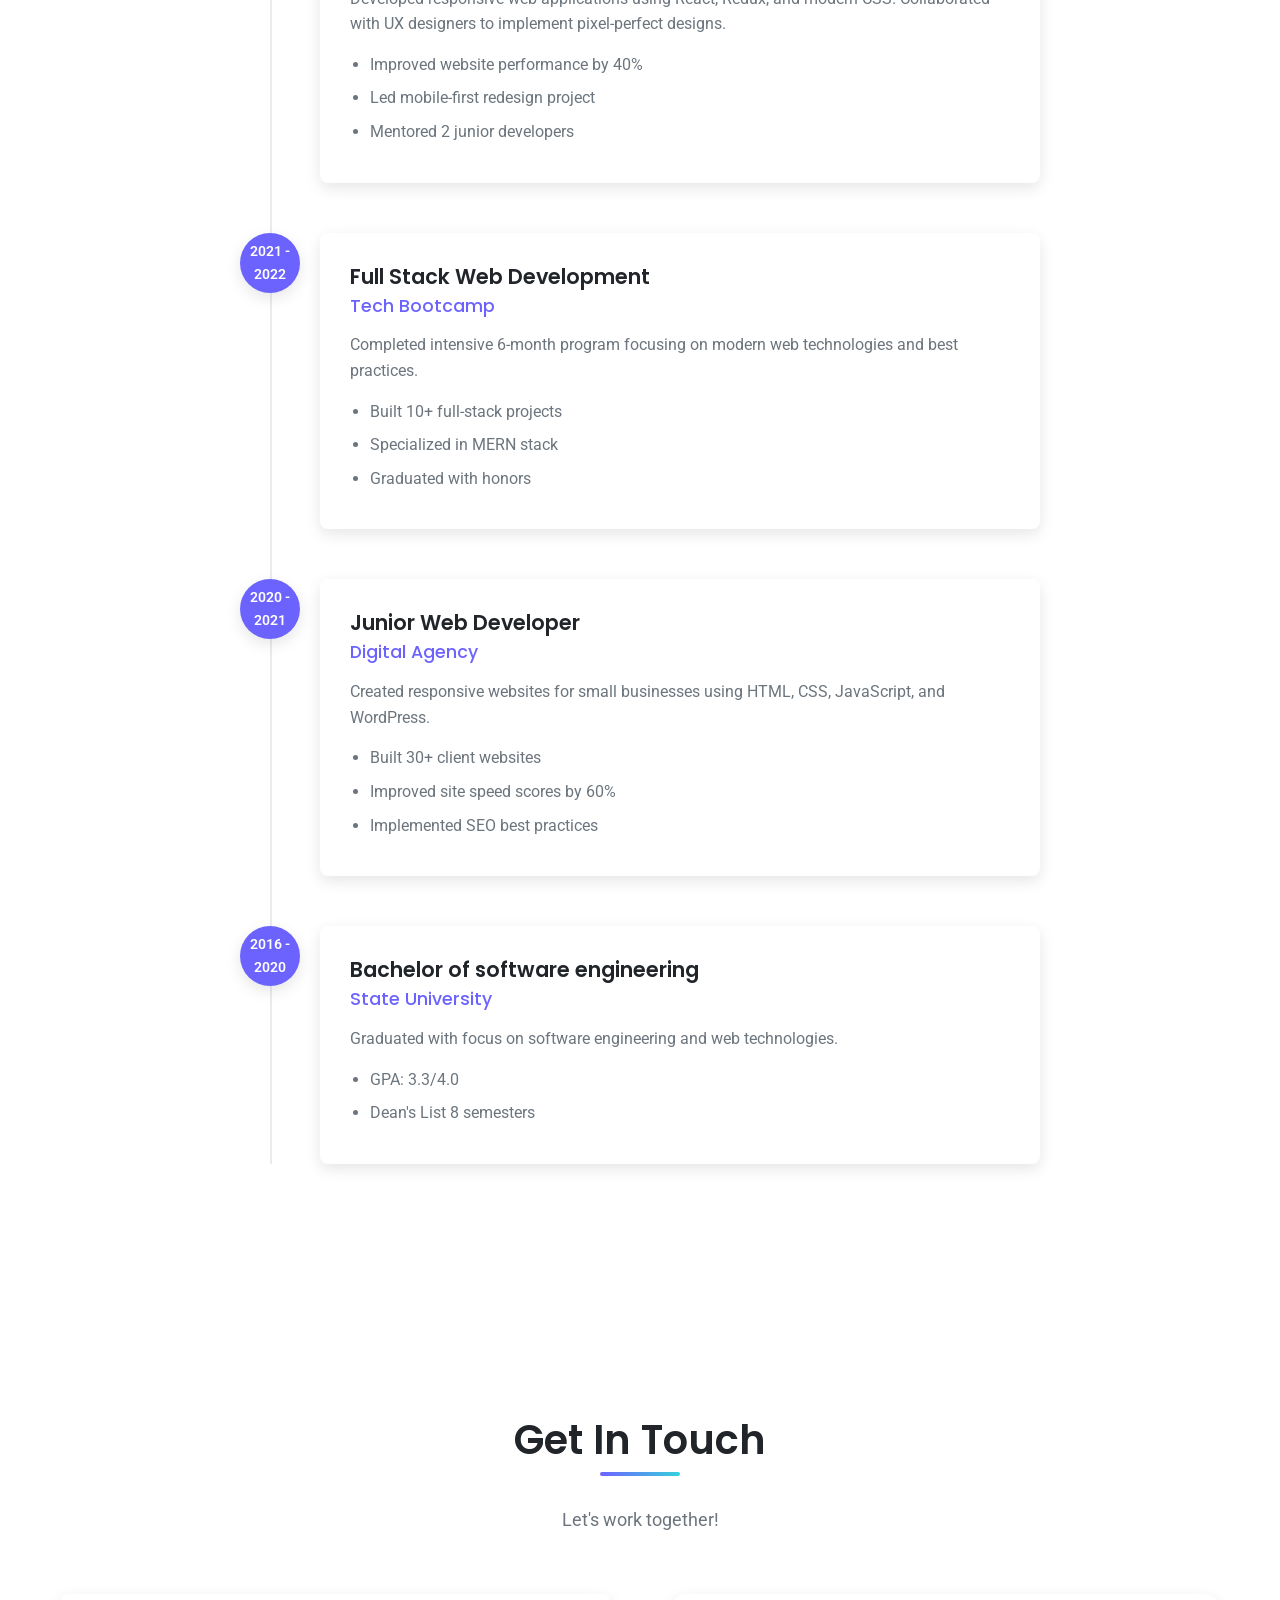
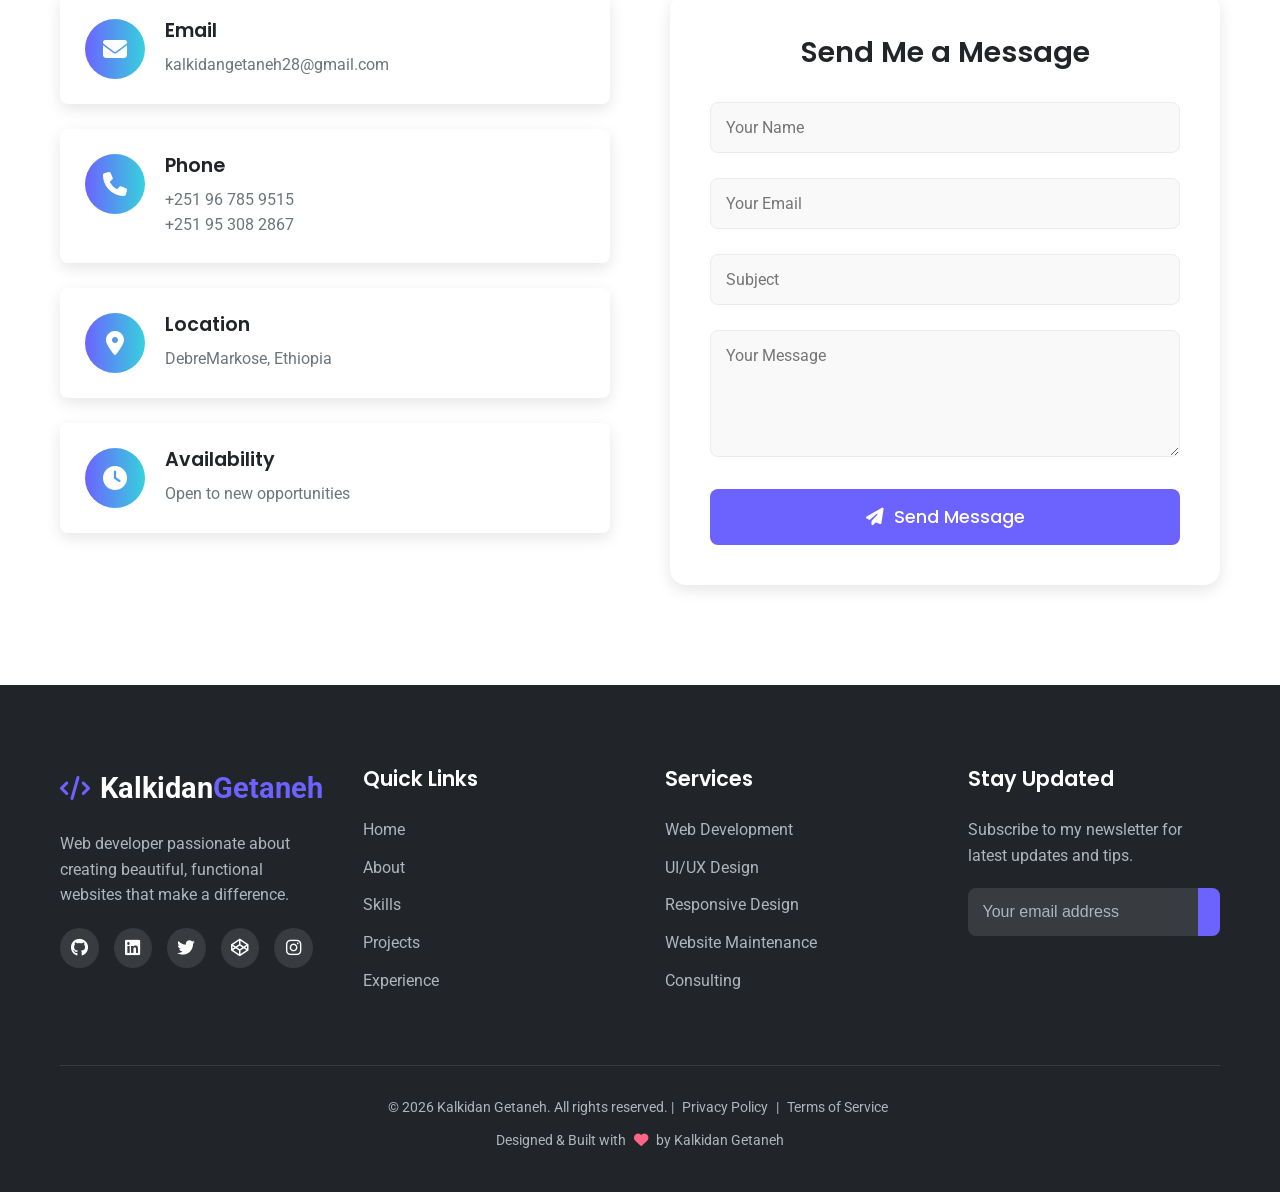
==== commit b6a0ee9e: "Update contact form to use Formspree" ====
--- a/index.html
+++ b/index.html
@@ -566,23 +566,23 @@
                 
                 <div class="contact-form">
                     <h3>Send Me a Message</h3>
-                    <form id="contactForm">
-                        <div class="form-group">
-                            <input type="text" placeholder="Your Name" required>
-                        </div>
-                        <div class="form-group">
-                            <input type="email" placeholder="Your Email" required>
-                        </div>
-                        <div class="form-group">
-                            <input type="text" placeholder="Subject" required>
-                        </div>
-                        <div class="form-group">
-                            <textarea placeholder="Your Message" rows="5" required></textarea>
-                        </div>
-                        <button type="submit" class="btn btn-primary">
-                            <i class="fas fa-paper-plane"></i> Send Message
-                        </button>
-                    </form>
+                    <form id="contactForm" action="https://formspree.io/f/xnjgzoeb" method="POST">
+    <div class="form-group">
+        <input type="text" name="name" placeholder="Your Name" required>
+    </div>
+    <div class="form-group">
+        <input type="email" name="email" placeholder="Your Email" required>
+    </div>
+    <div class="form-group">
+        <input type="text" name="subject" placeholder="Subject" required>
+    </div>
+    <div class="form-group">
+        <textarea name="message" placeholder="Your Message" rows="5" required></textarea>
+    </div>
+    <button type="submit" class="btn btn-primary">
+        <i class="fas fa-paper-plane"></i> Send Message
+    </button>
+</form>
                 </div>
             </div>
         </div>
@@ -664,4 +664,4 @@
 
     <script src="scripts.js"></script>
 </body>
-</html>+</html>
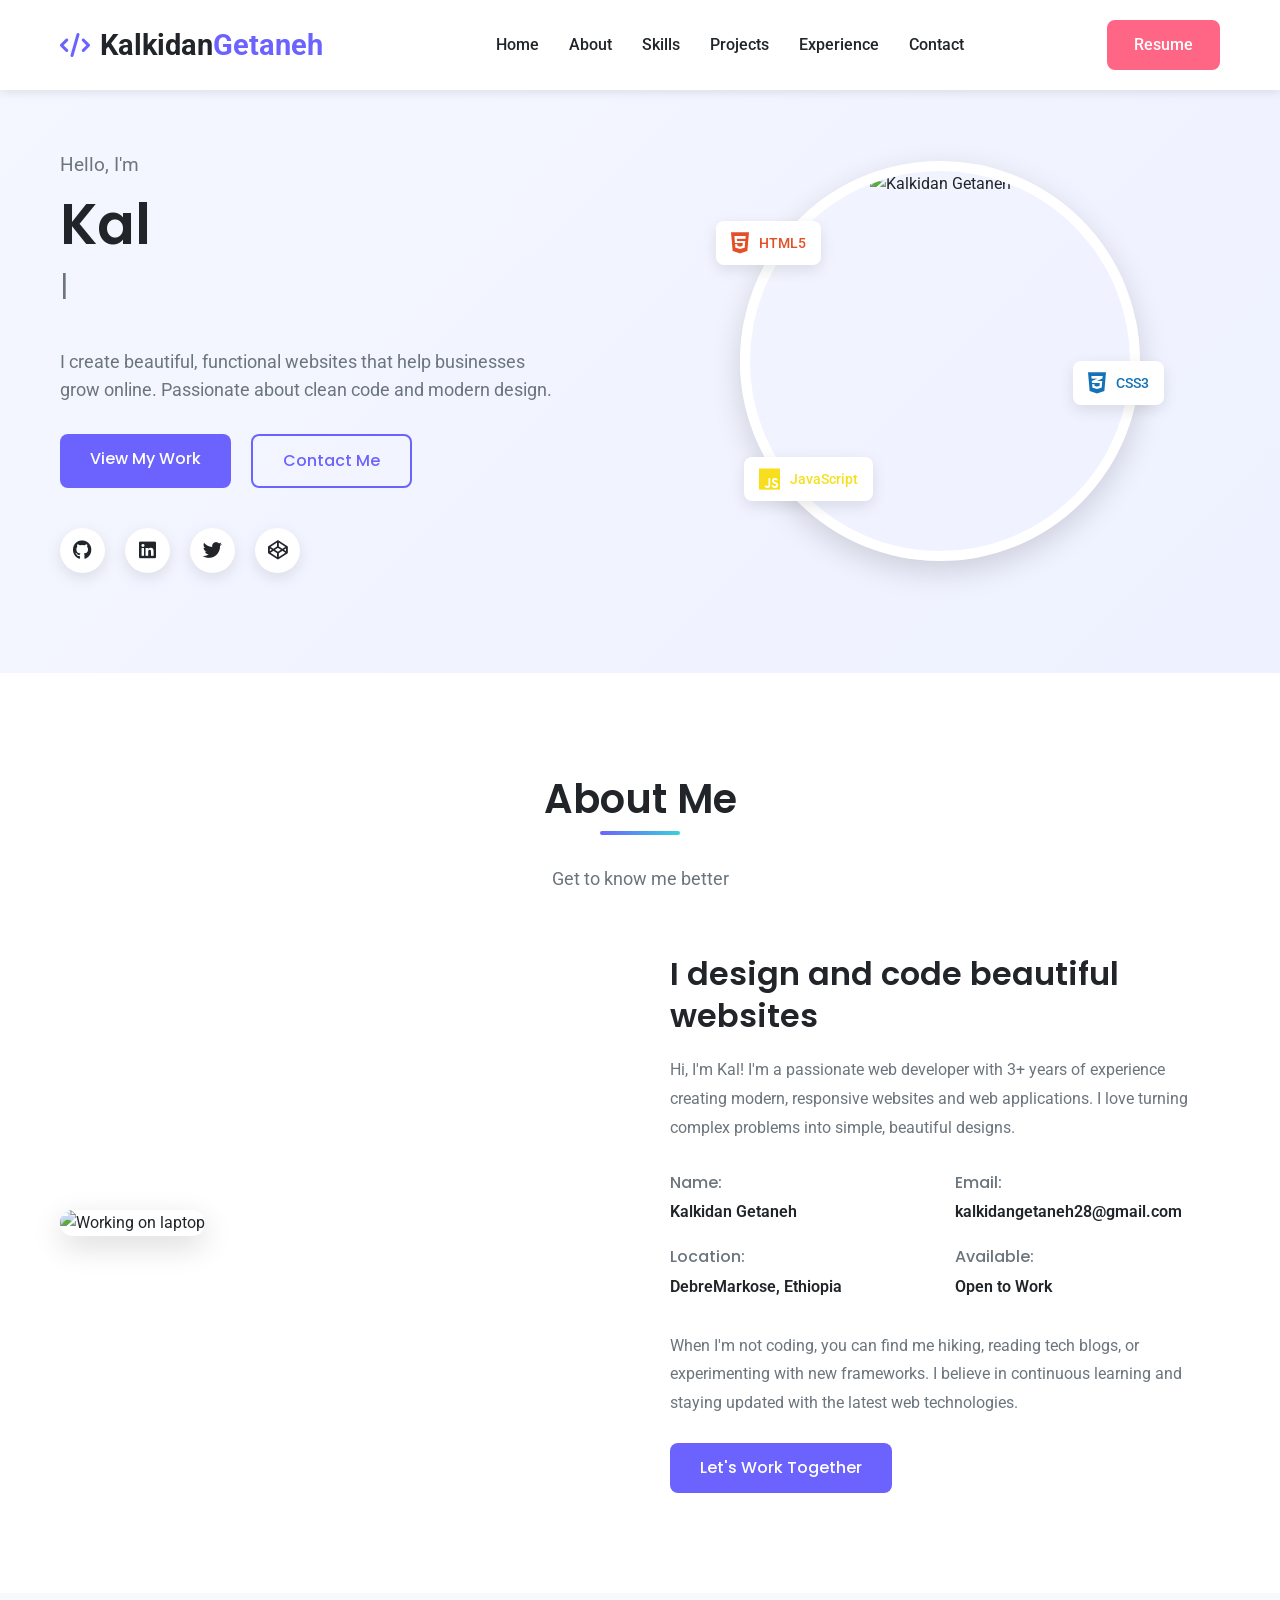
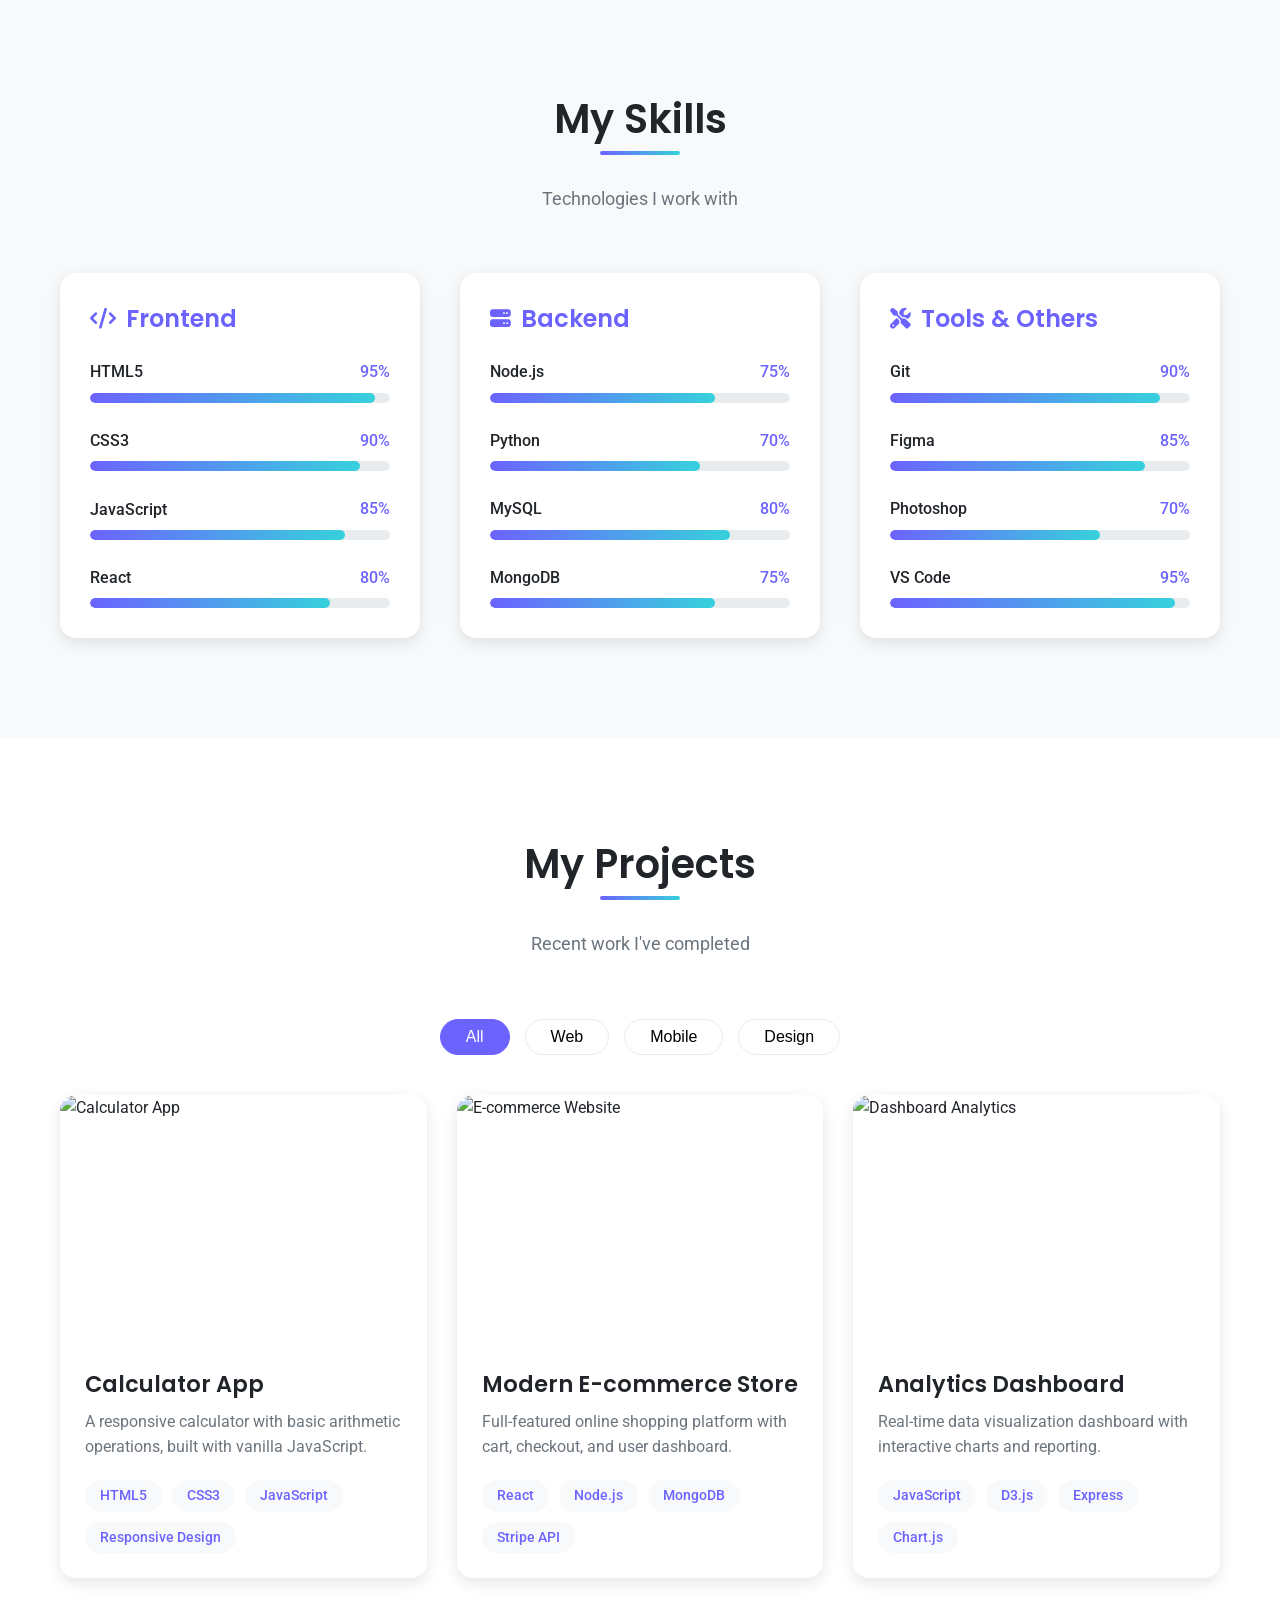
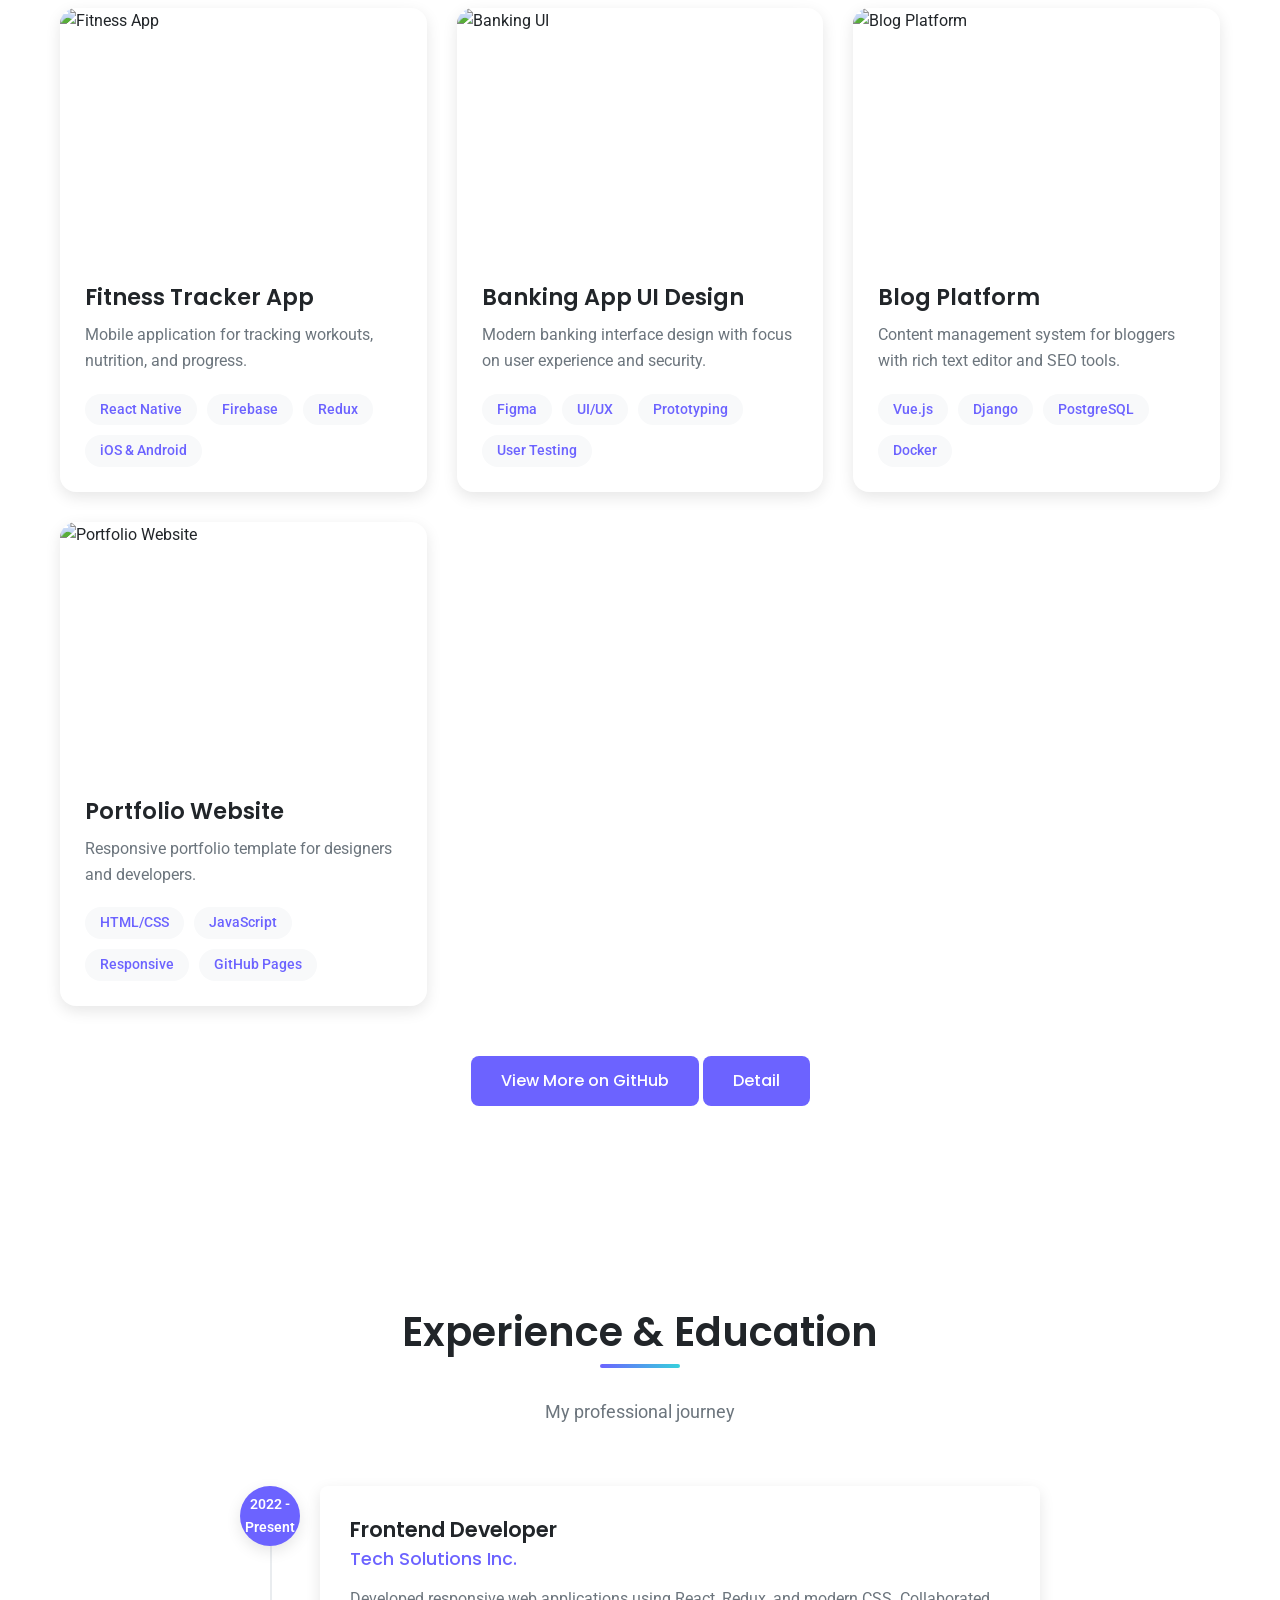
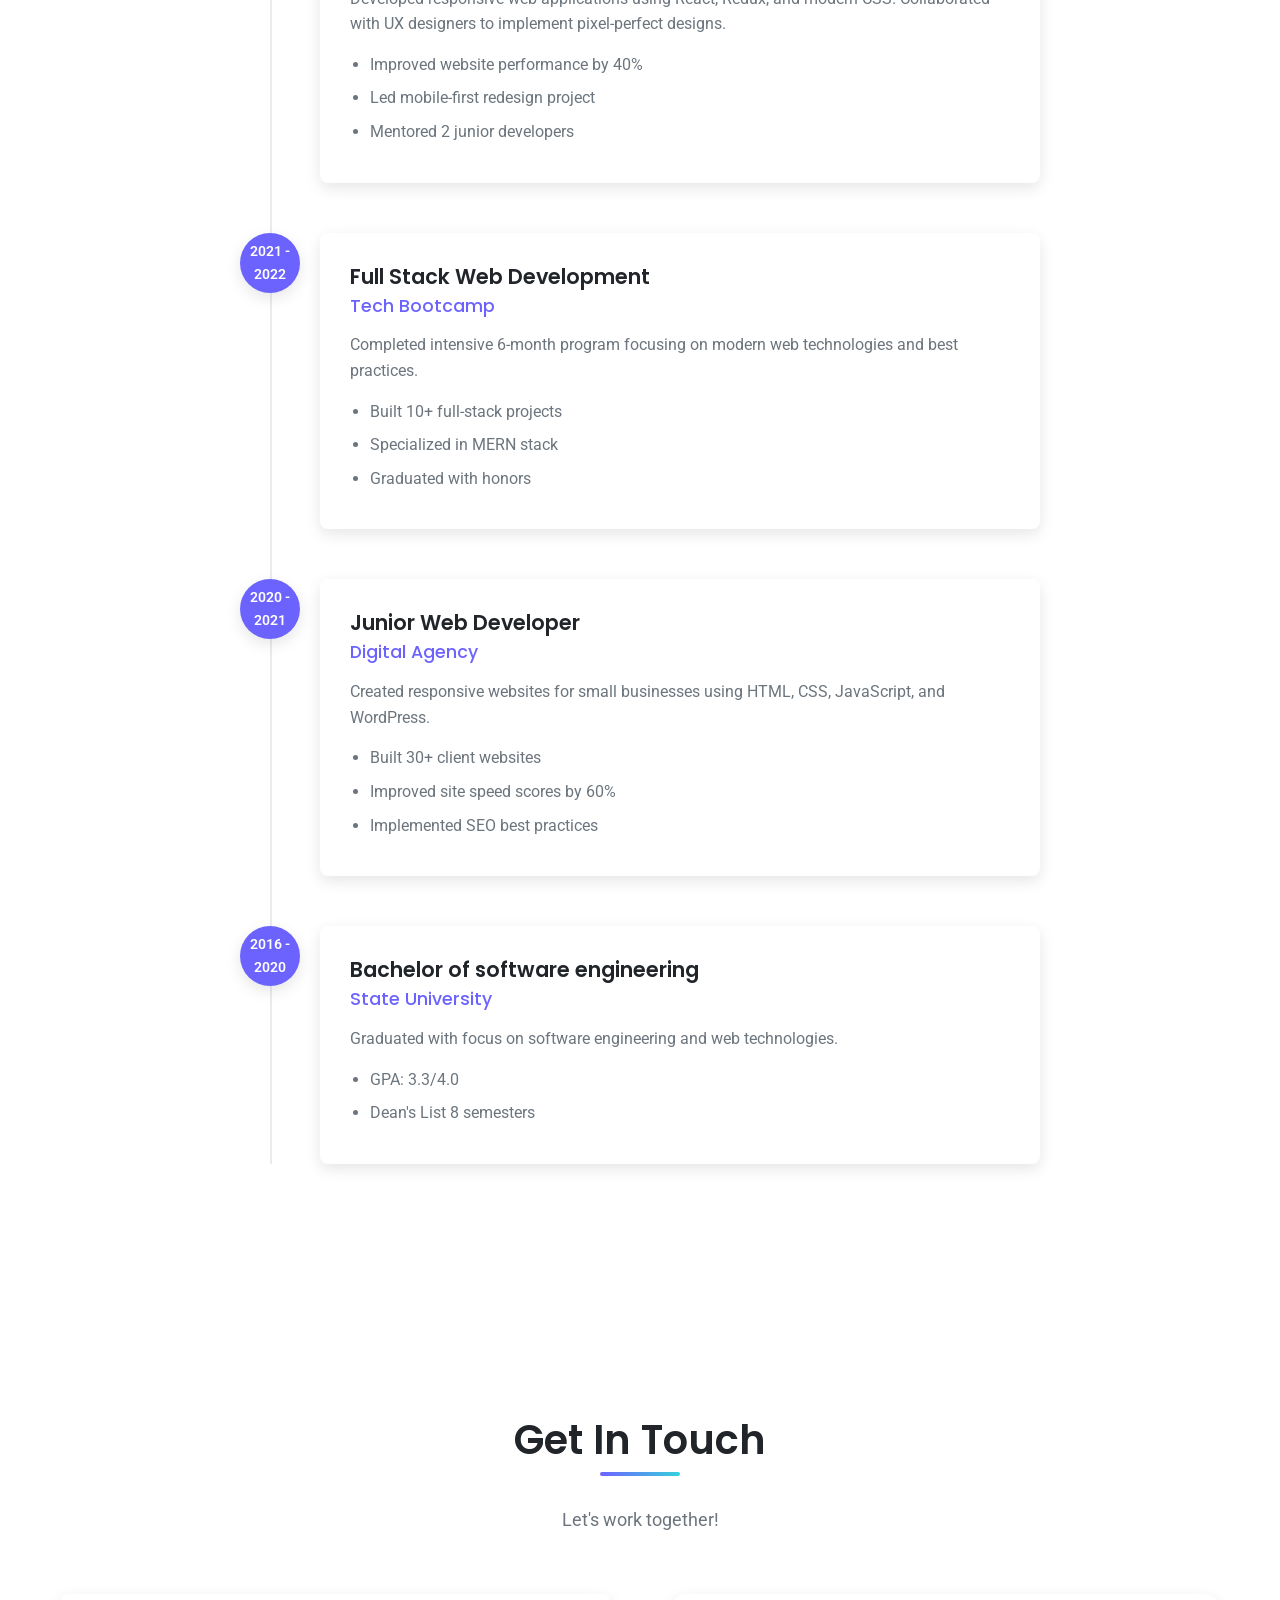
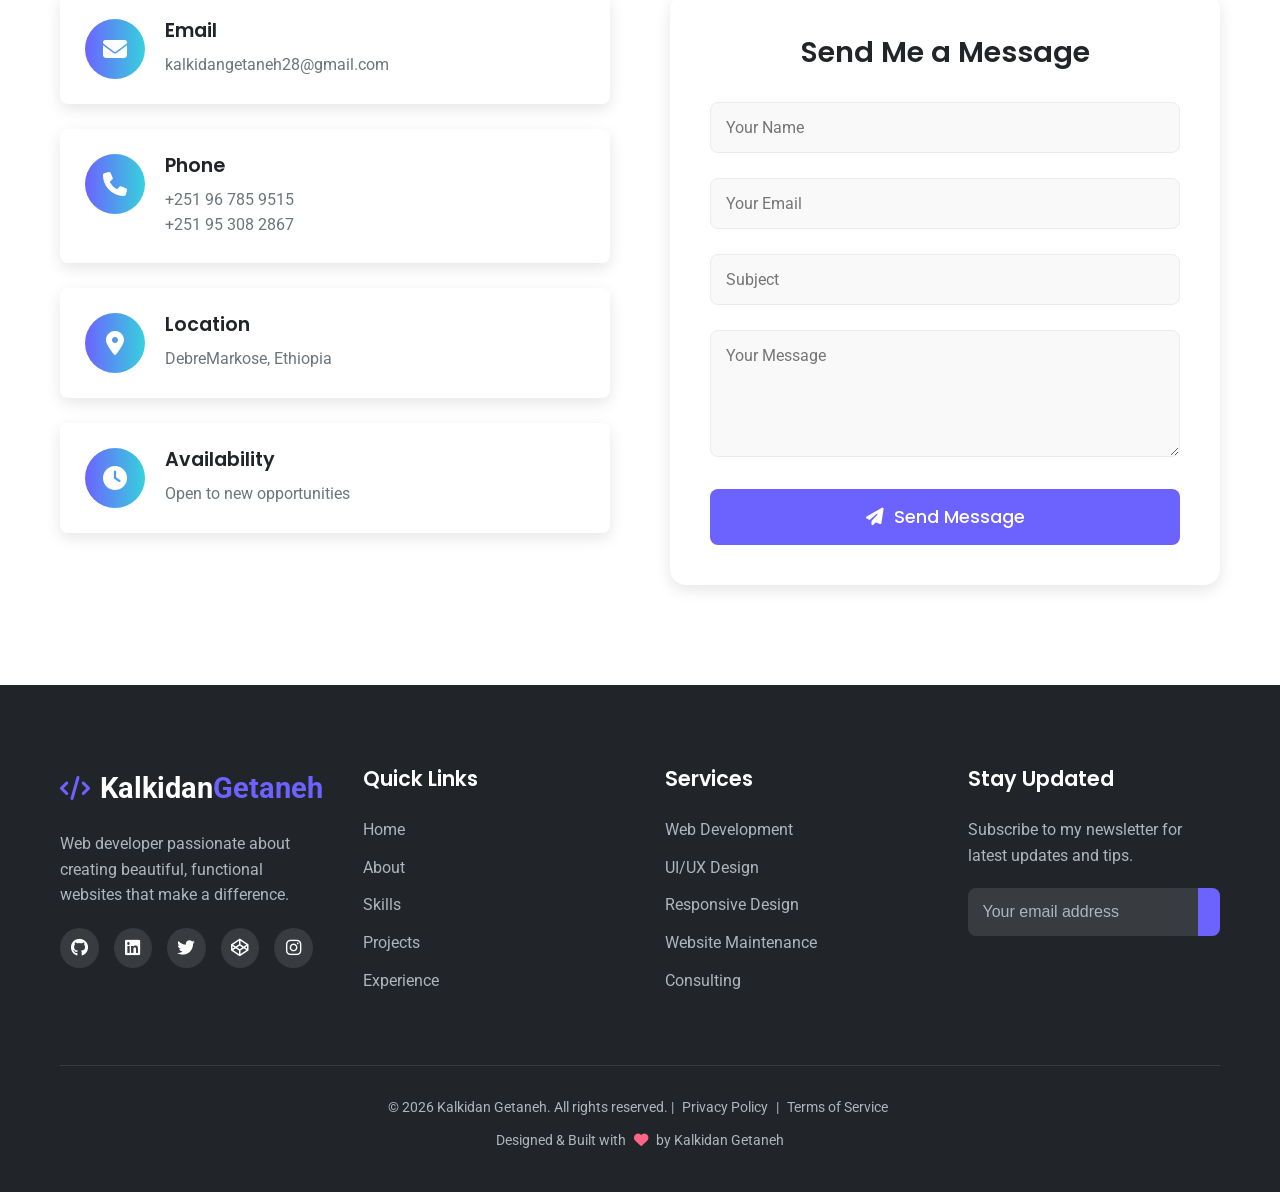
==== commit 6e322fd6: "Fix resume link case sensitivity in index.html" ====
--- a/index.html
+++ b/index.html
@@ -26,7 +26,7 @@
                 <li><a href="#experience">Experience</a></li>
                 <li><a href="#contact">Contact</a></li>
             </ul>
-            <a href="assets/resume.pdf" class="btn-resume" target="_blank">Resume</a>
+            <a href="assets/Resume.pdf" class="btn-resume" target="_blank">Resume</a>
             <div class="hamburger">
                 <span></span>
                 <span></span>
--- a/styles.css
+++ b/styles.css
@@ -322,10 +322,28 @@
     animation: fadeInLeft 1s ease;
 }
 
+.hero-image {
+    flex: 1;
+    position: relative;
+    animation: fadeInRight 1s ease;
+    text-align: center;
+}
+
 @keyframes fadeInLeft {
     from {
         opacity: 0;
         transform: translateX(-50px);
+    }
+    to {
+        opacity: 1;
+        transform: translateX(0);
+    }
+}
+
+@keyframes fadeInRight {
+    from {
+        opacity: 0;
+        transform: translateX(50px);
     }
     to {
         opacity: 1;
@@ -352,6 +370,9 @@
     color: var(--gray);
     font-weight: 400;
     min-height: 60px;
+    white-space: nowrap;
+    overflow: hidden;
+    max-width: fit-content;
 }
 
 .typing-text::after {
@@ -404,18 +425,9 @@
     transform: translateY(-5px);
 }
 
-@keyframes fadeInRight {
-    from {
-        opacity: 0;
-        transform: translateX(50px);
-    }
-    to {
-        opacity: 1;
-        transform: translateX(0);
-    }
-}
-
 .profile-image {
+    position: relative;
+    z-index: 1;
     width: 400px;
     height: 400px;
     border-radius: 50%;
@@ -437,6 +449,8 @@
     left: 0;
     width: 100%;
     height: 100%;
+    z-index: 2;
+    pointer-events: none;
 }
 
 .floating-element {
@@ -452,22 +466,22 @@
 }
 
 .floating-element.html {
-    top: 20%;
-    left: -20px;
+    top: 15%;
+    left: 10%;
     animation-delay: 0s;
     color: #e34f26;
 }
 
 .floating-element.css {
-    top: 60%;
-    right: -20px;
+    top: 50%;
+    right: 10%;
     animation-delay: 2s;
     color: #1572b6;
 }
 
 .floating-element.js {
-    bottom: 20%;
-    left: 10%;
+    bottom: 15%;
+    left: 15%;
     animation-delay: 4s;
     color: #f7df1e;
 }
@@ -1312,4 +1326,4 @@
     .footer-content {
         grid-template-columns: 1fr;
     }
-}+}
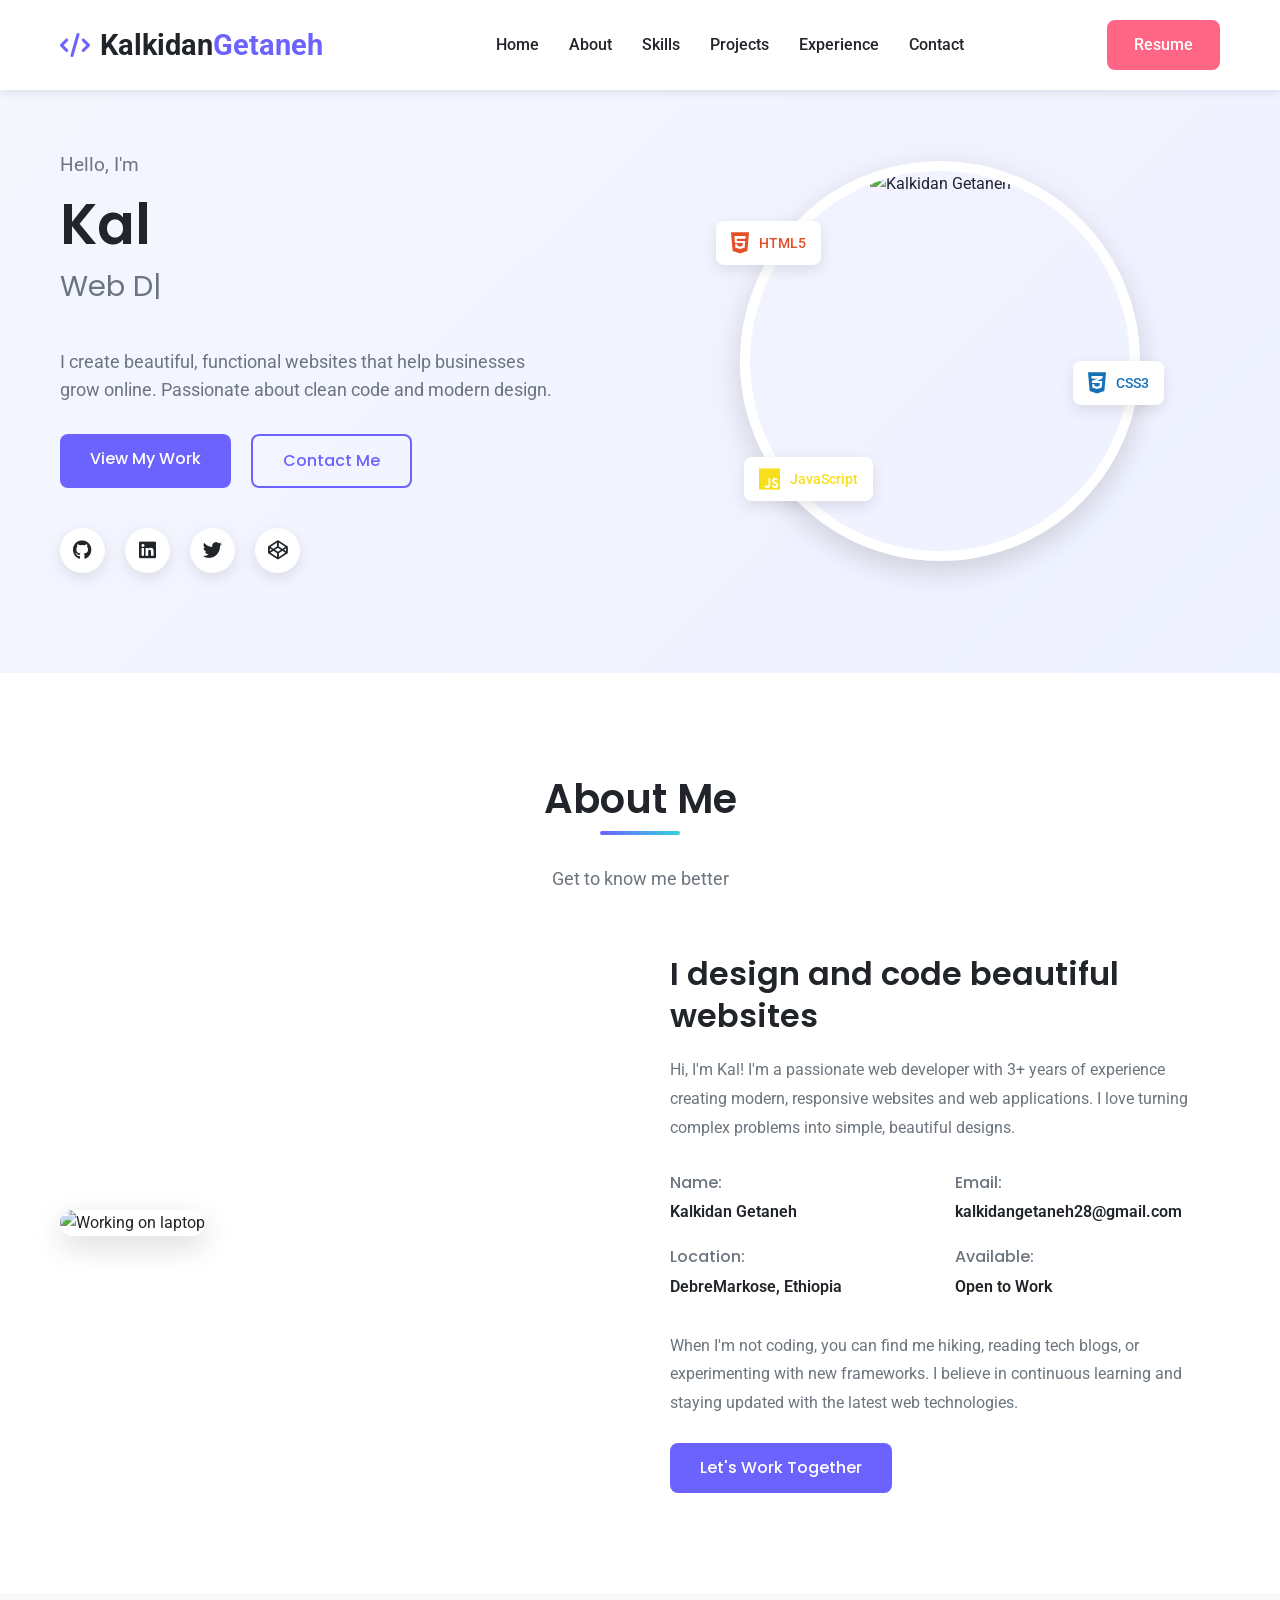
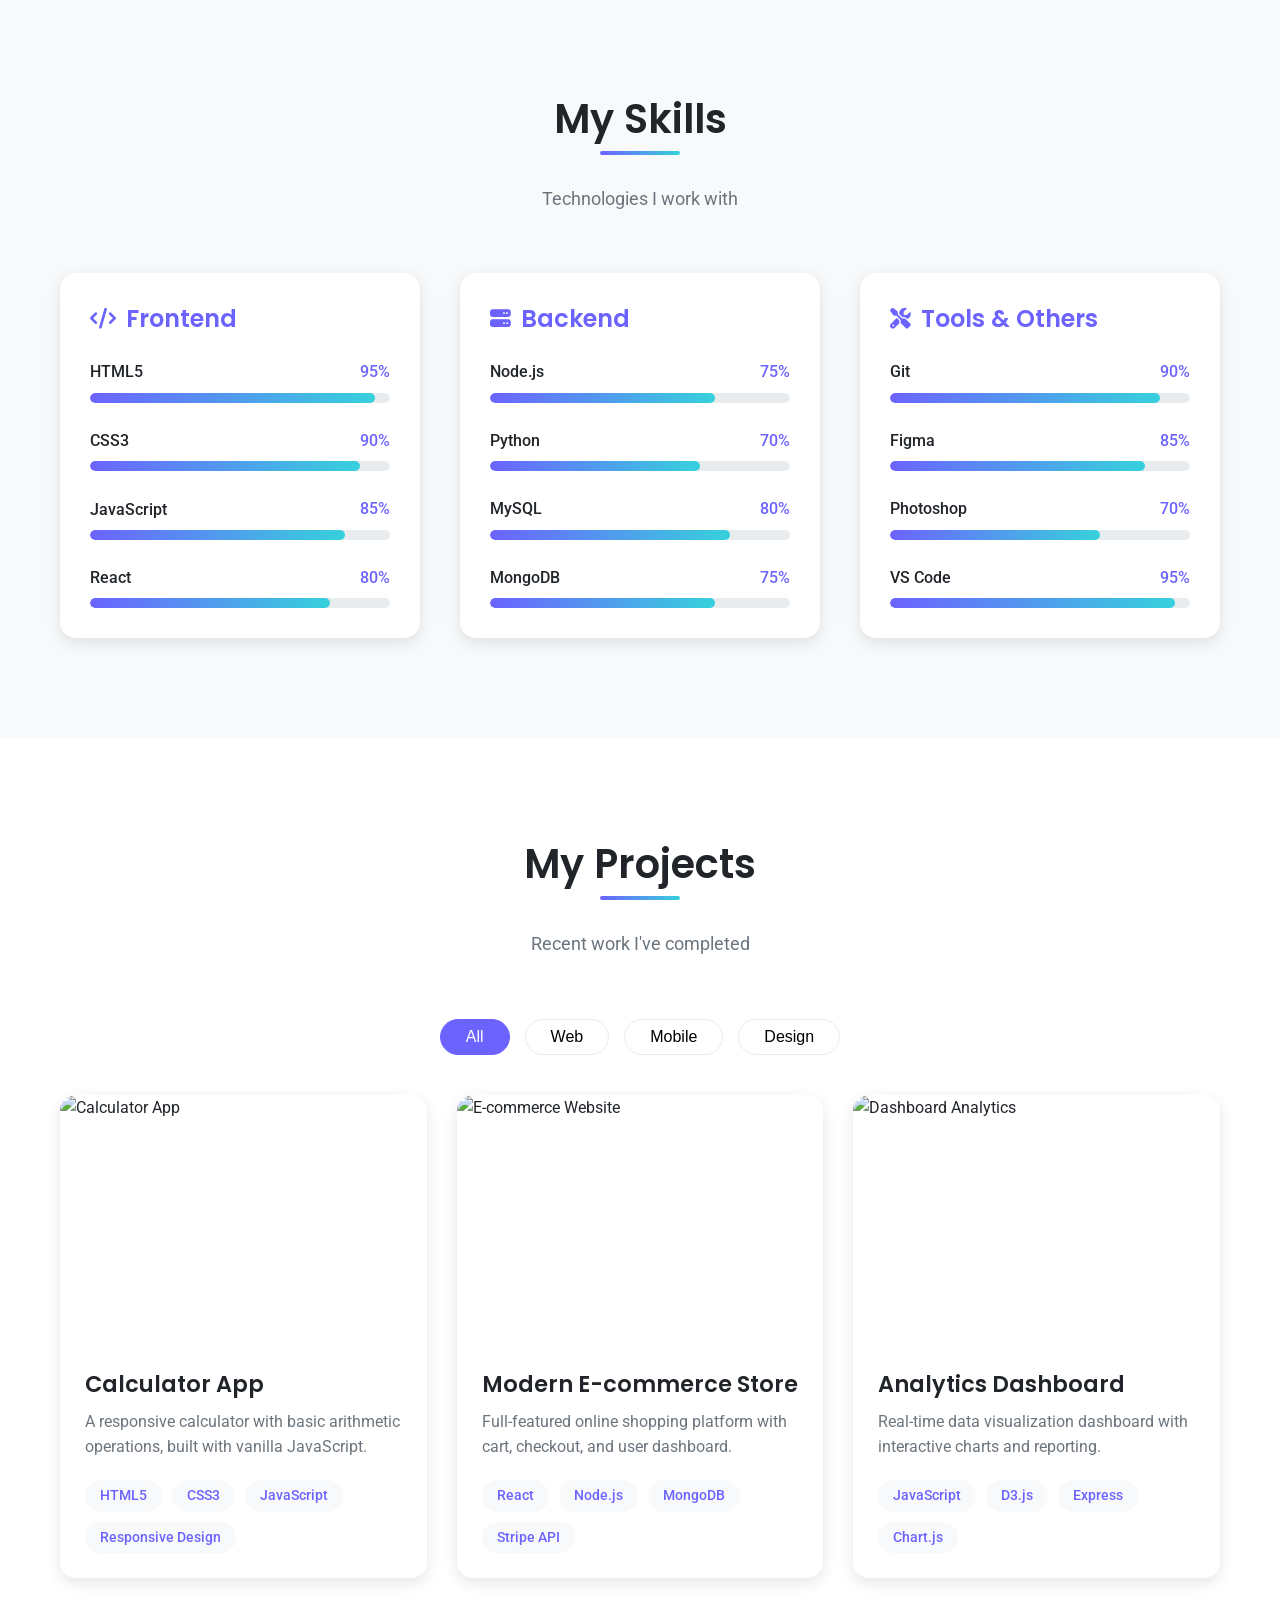
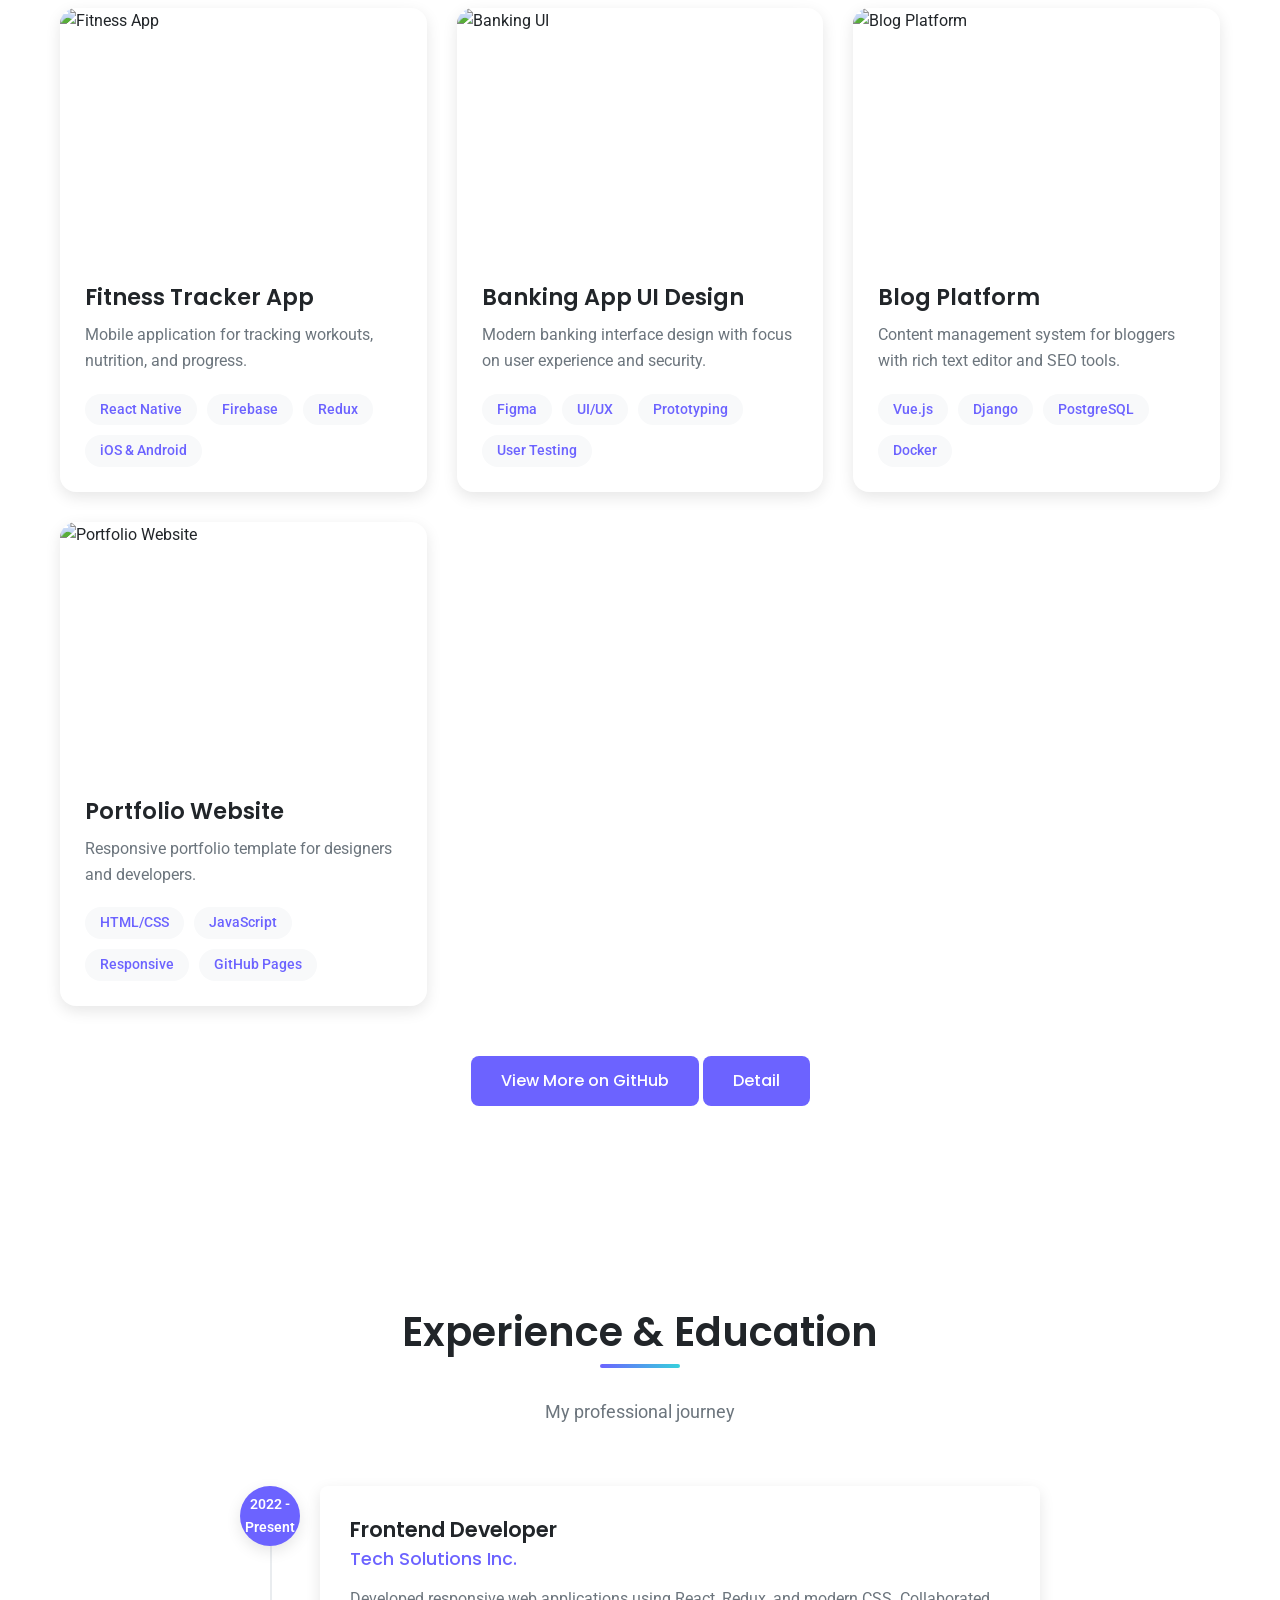
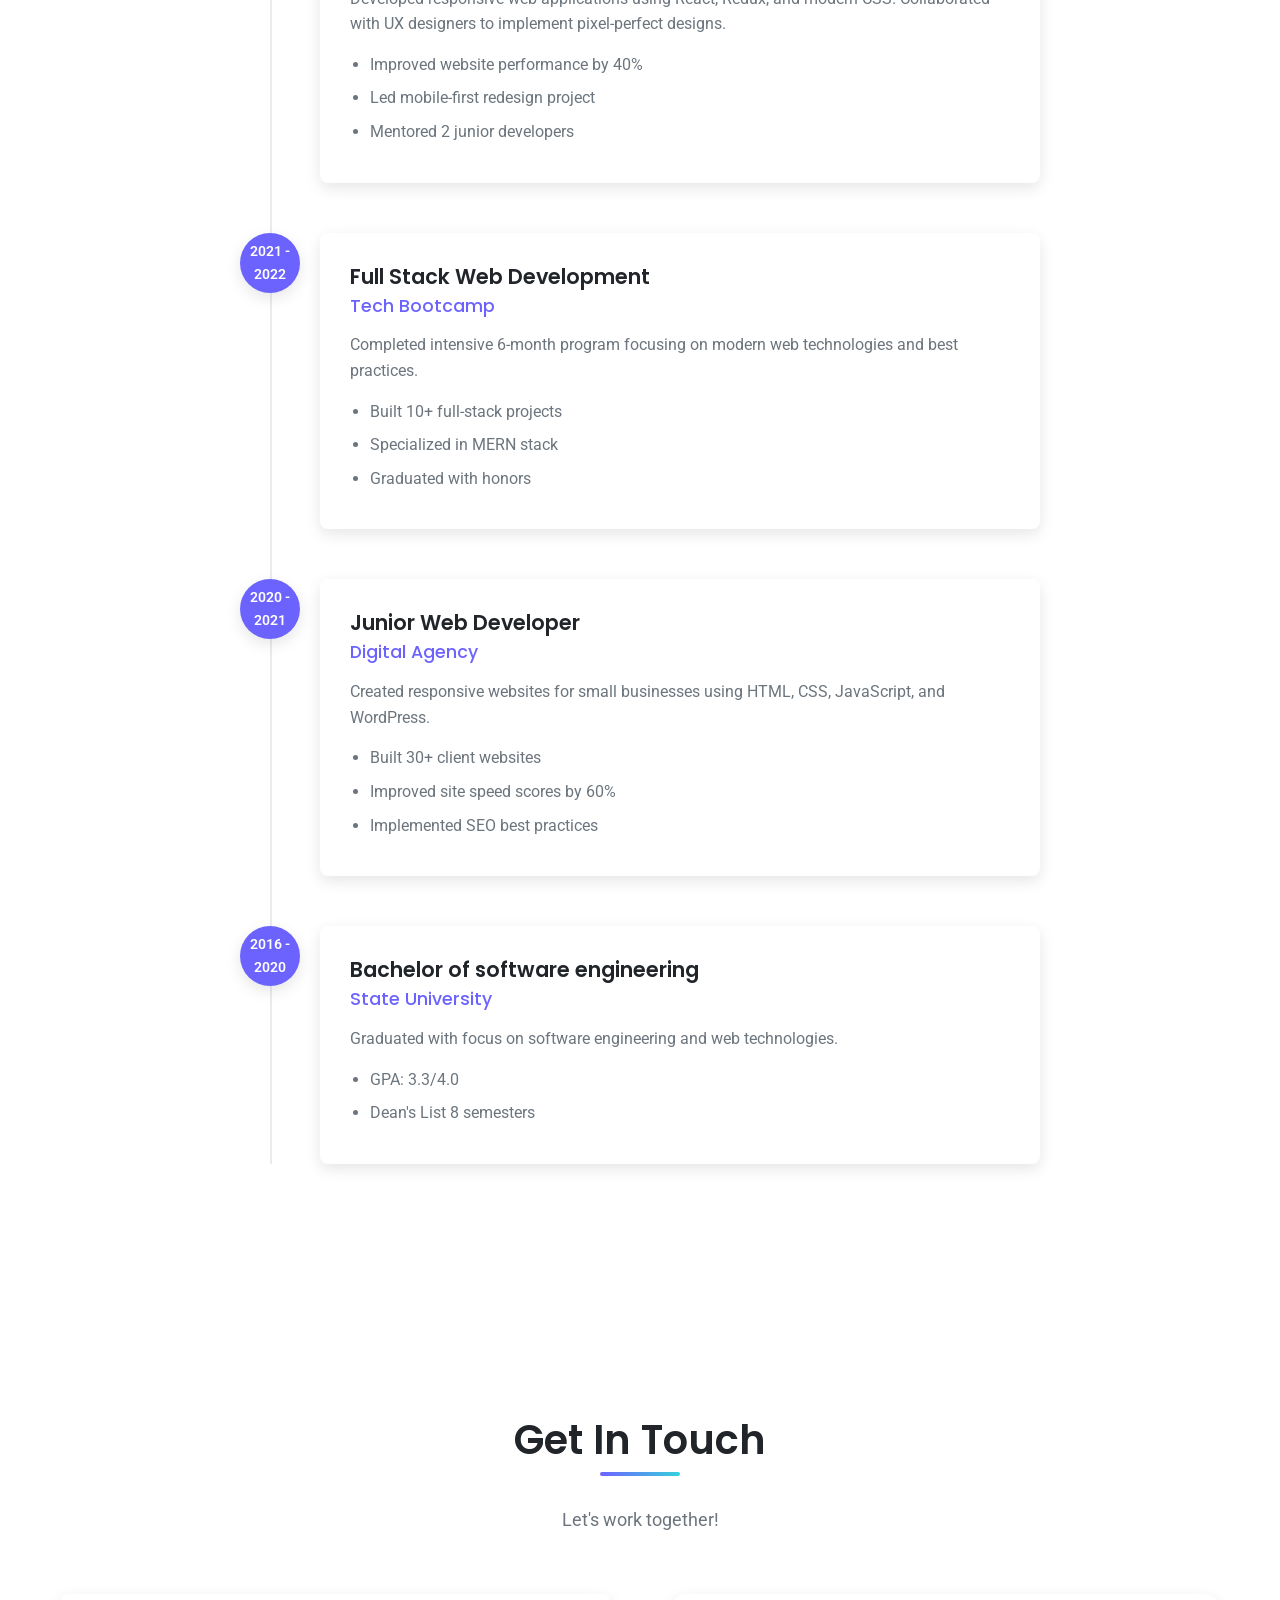
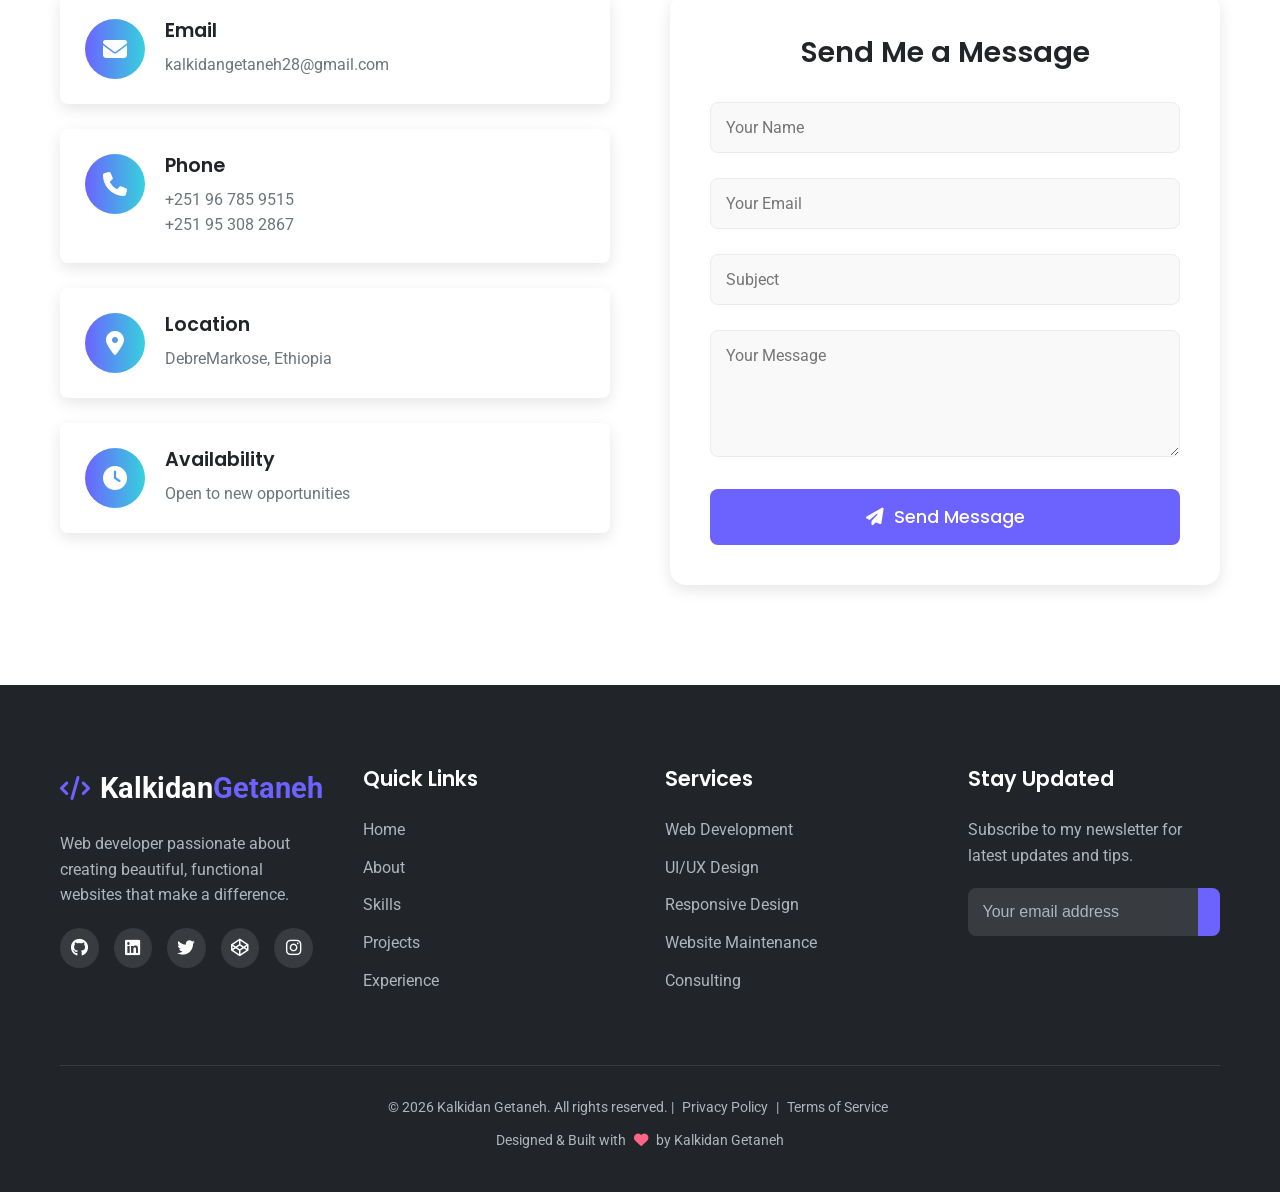
==== commit 255b788b: "Update link in projects CTA section" ====
--- a/index.html
+++ b/index.html
@@ -435,7 +435,7 @@
             
             <div class="projects-cta">
                 <a href="https://github.com/kalkidangetaneh28-cell/portfolio" target="_blank" class="btn btn-primary">View More on GitHub</a>
-                <a href="Other Projects Button.html" target="_blank" class="btn btn-primary">Detail</a>
+                <a href="LOGIN & REGISTER.html" target="_blank" class="btn btn-primary">Detail</a>
             </div>
         </div>
     </section>
